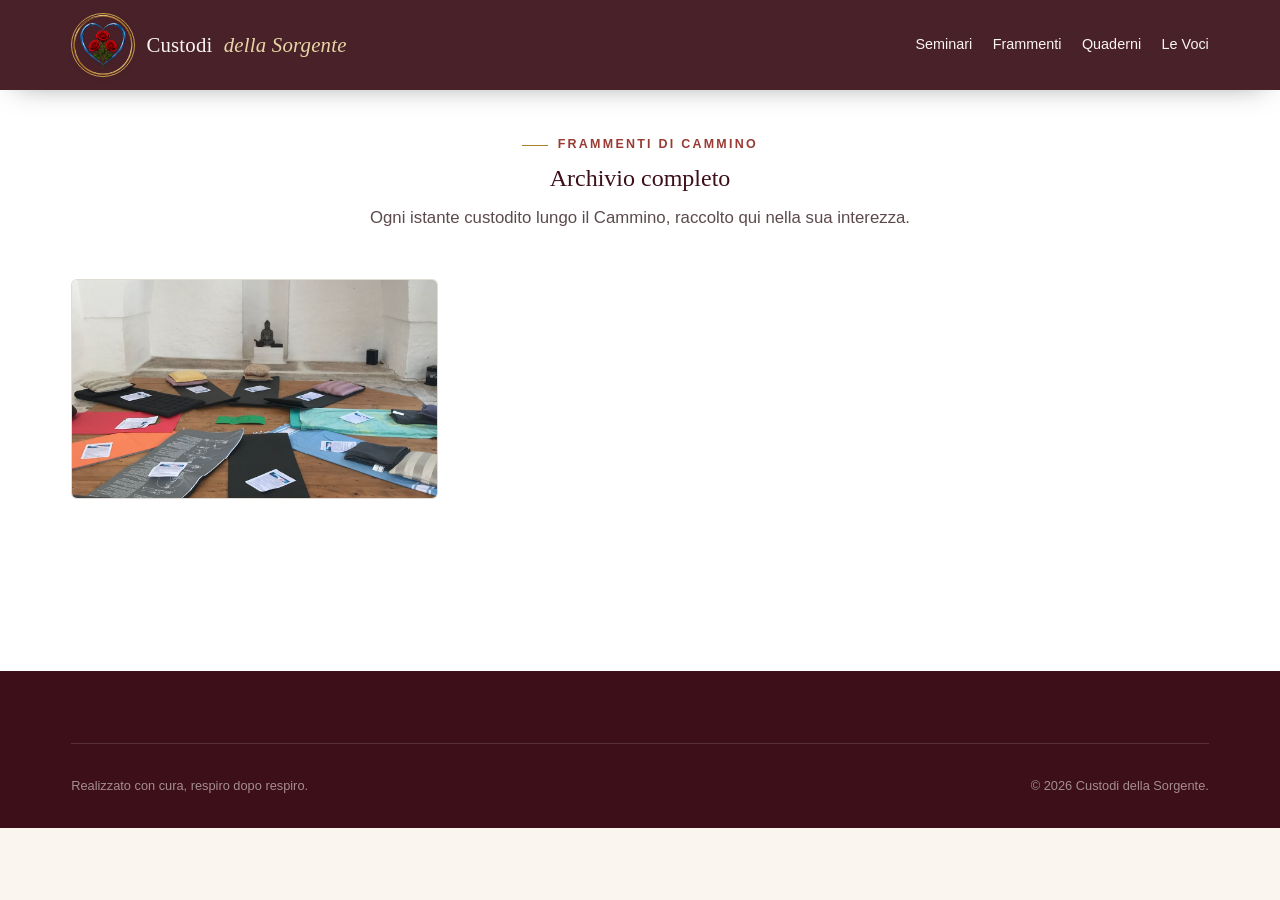
==== frammenti.html @ 17a93edf "Add files via upload" ====
<!DOCTYPE html>
<html lang="it">
<head>
  <meta charset="UTF-8">
  <meta name="viewport" content="width=device-width, initial-scale=1.0">
  <title>Frammenti di Cammino - Custodi della Sorgente</title>
  <meta name="description" content="L'archivio completo dei Frammenti di Cammino di Custodi della Sorgente.">
  <link rel="stylesheet" href="style.css">
  <style>
    .frammenti-archivio {
      background: var(--white);
      padding-top: 8rem;
    }
    .frammenti-archivio-intro {
      max-width: 640px;
      margin: 0 auto 3rem;
      text-align: center;
    }
    .frammenti-archivio-intro h1 {
      margin: .6rem 0 .8rem;
    }
    .frammenti-archivio-intro p {
      color: var(--ink-soft);
      font-size: 1.05rem;
    }
    .frammenti-archivio .frammenti-grid {
      grid-auto-rows: 220px;
    }
    .frammenti-archivio a.frammenti-item {
      display: block;
      color: inherit;
      text-decoration: none;
    }
    .frammenti-empty {
      text-align: center;
      color: var(--ink-soft);
      padding: 3rem 0;
    }
  </style>
</head>
<body>
  <header class="site-header scrolled">
    <div class="container nav">
      <a href="index.html#top" class="brand">
        <span class="brand-mark brand-mark-logo">
          <img src="images/logo-sorgente.png" alt="Logo Custodi della Sorgente" class="brand-logo-img">
        </span>
        Custodi <em>della Sorgente</em>
      </a>
      <nav class="nav-desktop" aria-label="Navigazione principale">
        <a href="index.html#eventi">Seminari</a>
        <a href="index.html#frammenti">Frammenti</a>
        <a href="index.html#quaderni">Quaderni</a>
        <a href="index.html#testimonianze">Le Voci</a>
      </nav>
    </div>
  </header>

  <main id="main">
    <section class="section frammenti-archivio">
      <div class="container">
        <div class="frammenti-archivio-intro">
          <span class="eyebrow">Frammenti di Cammino</span>
          <h1>Archivio completo</h1>
          <p>Ogni istante custodito lungo il Cammino, raccolto qui nella sua interezza.</p>
        </div>
        <div class="frammenti-grid" id="frammentiArchivioGrid" aria-live="polite">
          <div class="frammenti-empty">Caricamento dei Frammenti...</div>
        </div>
      </div>
    </section>
  </main>

  <footer>
    <div class="container">
      <div class="footer-bottom">
        <span>Realizzato con cura, respiro dopo respiro.</span>
        <span>© <span id="year"></span> Custodi della Sorgente.</span>
      </div>
    </div>
  </footer>

  <script src="content-engine.js"></script>
  <script>
    (function () {
      "use strict";

      var yearEl = document.getElementById("year");
      if (yearEl) yearEl.textContent = new Date().getFullYear();

      var escapeHtml = ContentEngine.escapeHtml;
      var resolveSlug = ContentEngine.resolveSlug;

      function renderArchivio(items) {
        var root = document.getElementById("frammentiArchivioGrid");
        if (!root) return;

        var visibili = items.filter(function (item) { return item && item.titolo; });

        if (!visibili.length) {
          root.innerHTML = '<div class="frammenti-empty">Nessun Frammento pubblicato al momento.</div>';
          return;
        }

        root.innerHTML = visibili.map(function (item, index) {
          var galleria = Array.isArray(item.galleria) ? item.galleria.filter(Boolean) : [];
          var image = galleria[0] || "";
          var slug = resolveSlug(item, {});
          var href = "frammento.html?slug=" + encodeURIComponent(slug);
          var content = image
            ? '<img src="' + escapeHtml(image) + '" alt="' + escapeHtml(item.titolo || "Frammento di Cammino") + '">'
            : '<div class="frammenti-placeholder">'
              + '<svg viewBox="0 0 24 24" fill="none" stroke="currentColor" stroke-width="1.2"><rect x="3" y="3" width="18" height="18" rx="2"/><circle cx="8.5" cy="8.5" r="1.5"/><path d="M21 15l-5-5L5 21"/></svg>'
              + '<span>' + escapeHtml(item.titolo || "Frammento") + '</span>'
              + '</div>';
          return '<a class="frammenti-item" href="' + escapeHtml(href) + '" data-index="' + index + '">' + content + '</a>';
        }).join("");
      }

      fetch("content/frammenti.json", { cache: "no-store" })
        .then(function (response) {
          if (!response.ok) throw new Error("Impossibile caricare i frammenti");
          return response.json();
        })
        .then(renderArchivio)
        .catch(function () {
          var root = document.getElementById("frammentiArchivioGrid");
          if (root) root.innerHTML = '<div class="frammenti-empty">Non è stato possibile caricare i Frammenti in questo momento.</div>';
        });
    })();
  </script>
</body>
</html>
---- style.css ----
/* ============================================================
   Custodi della Sorgente — style.css
   ============================================================ */

/* ---------- DESIGN TOKENS ---------- */
:root {
  --bordeaux-900: #3D0F18;
  --bordeaux-700: #641C29;
  --bordeaux-600: #7A2433;
  --brick:        #9A3B34;
  --gold:         #C9A24B;
  --gold-soft:    #E7D6A6;
  --gold-deep:    #A9822F;
  --cream:        #FAF6EF;
  --white:        #FFFFFF;
  --ink:          #2A1A1C;
  --ink-soft:     #5C4A4C;
  --line:         rgba(42, 26, 28, 0.12);
  --shadow:       0 18px 40px -22px rgba(61, 15, 24, 0.35);
  --ff-display:   'Fraunces', Georgia, serif;
  --ff-body:      'Outfit', sans-serif;
  --container:    1240px;
  --pad:          clamp(1.25rem, 4vw, 4.5rem);
}

/* ---------- RESET ---------- */
*, *::before, *::after { box-sizing: border-box; margin: 0; padding: 0; }
html  { scroll-behavior: smooth; }
@media (prefers-reduced-motion: reduce) {
  html { scroll-behavior: auto; }
  *, *::before, *::after {
    animation-duration: .001ms !important;
    animation-iteration-count: 1 !important;
    transition-duration: .001ms !important;
  }
}
body {
  font-family: var(--ff-body);
  color: var(--ink);
  background: var(--cream);
  line-height: 1.6;
  -webkit-font-smoothing: antialiased;
  overflow-x: hidden;
}
img  { max-width: 100%; display: block; }
a    { color: inherit; text-decoration: none; }
ul   { list-style: none; }
button { font-family: inherit; cursor: pointer; }
input, textarea, select { font-family: inherit; }

/* ---------- LAYOUT ---------- */
.container {
  max-width: var(--container);
  margin-inline: auto;
  padding-inline: var(--pad);
}
.section { padding-block: clamp(4.5rem, 9vw, 8rem); }

/* ---------- ACCESSIBILITY ---------- */
.skip-link {
  position: absolute; left: -999px; top: auto;
  background: var(--bordeaux-700); color: var(--white);
  padding: .8rem 1.4rem; z-index: 999; border-radius: 0 0 8px 0;
}
.skip-link:focus { left: 0; top: 0; }
:focus-visible { outline: 2.5px solid var(--gold); outline-offset: 3px; }

/* ---------- TYPOGRAPHY ---------- */
h1, h2, h3, h4 {
  font-family: var(--ff-display);
  font-weight: 500;
  line-height: 1.12;
  color: var(--bordeaux-900);
}

.eyebrow {
  font-family: var(--ff-body);
  font-weight: 600;
  letter-spacing: .18em;
  text-transform: uppercase;
  font-size: .78rem;
  color: var(--brick);
  display: inline-flex;
  align-items: center;
  gap: .6rem;
}
.eyebrow::before {
  content: "";
  width: 26px; height: 1.5px;
  background: var(--gold-deep);
  display: inline-block;
}
.eyebrow.on-dark { color: var(--gold-soft); }
.eyebrow.on-dark::before { background: var(--gold); }

.section-head { max-width: 640px; margin-bottom: clamp(2.5rem, 5vw, 4rem); }
.section-head h2 { font-size: clamp(2rem, 4.2vw, 3rem); margin-top: .6rem; }
.section-head p  { margin-top: 1.1rem; color: var(--ink-soft); font-size: 1.05rem; max-width: 54ch; }
.section-head.center { margin-inline: auto; text-align: center; }
.section-head.center p { margin-inline: auto; }

/* ---------- BUTTONS ---------- */
.btn {
  display: inline-flex;
  align-items: center;
  gap: .6rem;
  font-family: var(--ff-body);
  font-weight: 600;
  font-size: .92rem;
  letter-spacing: .02em;
  padding: .95rem 1.9rem;
  border-radius: 2px;
  border: 1.5px solid transparent;
  transition: transform .35s ease, box-shadow .35s ease,
              background .35s ease, color .35s ease, border-color .35s ease;
  white-space: nowrap;
}
.btn svg { width: 16px; height: 16px; flex-shrink: 0; transition: transform .35s ease; }
.btn:hover svg { transform: translateX(4px); }

.btn-gold { background: var(--gold); color: var(--bordeaux-900); border-color: var(--gold); }
.btn-gold:hover { background: var(--gold-soft); transform: translateY(-2px); box-shadow: var(--shadow); }

.btn-outline-light {
  border-color: rgba(250, 246, 239, .55);
  color: var(--cream);
  background: transparent;
}
.btn-outline-light:hover {
  background: rgba(250, 246, 239, .12);
  border-color: var(--cream);
  transform: translateY(-2px);
}

.btn-outline-dark {
  border-color: var(--bordeaux-700);
  color: var(--bordeaux-700);
  background: transparent;
}
.btn-outline-dark:hover {
  background: var(--bordeaux-700);
  color: var(--cream);
  transform: translateY(-2px);
}

.btn-block { width: 100%; justify-content: center; }

/* ---------- FLOW DIVIDER ---------- */
.flow-divider {
  width: 100%;
  display: flex;
  justify-content: center;
  padding-block: .5rem;
  overflow: hidden;
}
.flow-divider svg { width: min(420px, 80%); height: auto; overflow: visible; }

.flow-path {
  fill: none;
  stroke: var(--gold-deep);
  stroke-width: 1.4;
  stroke-linecap: round;
  stroke-dasharray: 600;
  stroke-dashoffset: 600;
  transition: stroke-dashoffset 1.6s cubic-bezier(.4, 0, .2, 1);
}
.flow-divider.in-view .flow-path { stroke-dashoffset: 0; }

.flow-node {
  fill: none;
  stroke: var(--gold);
  stroke-width: 1.3;
  opacity: 0;
  transform: scale(.4);
  transform-origin: center;
  transition: opacity .6s ease .9s, transform .6s ease .9s;
}
.flow-divider.in-view .flow-node { opacity: 1; transform: scale(1); }

/* ---------- HEADER ---------- */
.site-header {
  position: fixed;
  inset: 0 0 auto 0;
  z-index: 200;
  padding-block: 1.6rem;
  transition: background .4s ease, padding .4s ease, box-shadow .4s ease;
}
.site-header .container { display: flex; align-items: center; justify-content: space-between; }
.site-header.scrolled {
  background: rgba(58, 15, 23, .92);
  backdrop-filter: blur(8px);
  padding-block: .8rem;
  box-shadow: 0 8px 30px -16px rgba(0, 0, 0, .5);
}

.brand {
  display: flex;
  align-items: center;
  gap: .7rem;
  font-family: var(--ff-display);
  color: var(--cream);
  font-size: 1.3rem;
  letter-spacing: .01em;
  flex-shrink: 0;
}
.brand-mark {
  width: 38px; height: 38px;
  border-radius: 50%;
  border: 1.5px solid var(--gold);
  display: flex;
  align-items: center;
  justify-content: center;
  flex-shrink: 0;
}
.brand-mark svg { width: 22px; height: 22px; }
.brand em { font-style: italic; color: var(--gold-soft); font-weight: 400; }

.nav-desktop {
  display: flex;
  align-items: center;
  gap: clamp(1.2rem, 2vw, 2.4rem);
}
.nav-desktop a {
  color: var(--cream);
  font-size: .92rem;
  font-weight: 500;
  position: relative;
  padding-block: .3rem;
}
.nav-desktop a::after {
  content: "";
  position: absolute;
  left: 0; bottom: 0;
  width: 0; height: 1.5px;
  background: var(--gold);
  transition: width .35s ease;
}
.nav-desktop a:hover::after,
.nav-desktop a:focus-visible::after { width: 100%; }
.nav-desktop .btn { margin-left: .4rem; padding: .65rem 1.4rem; font-size: .85rem; }

.nav-toggle {
  display: none;
  width: 44px; height: 44px;
  border: 1px solid rgba(250, 246, 239, .4);
  border-radius: 50%;
  background: transparent;
  position: relative;
  flex-shrink: 0;
}
.nav-toggle span,
.nav-toggle span::before,
.nav-toggle span::after {
  content: "";
  position: absolute;
  left: 13px;
  width: 18px; height: 1.6px;
  background: var(--cream);
  transition: transform .35s ease, opacity .35s ease, top .35s ease;
}
.nav-toggle span        { top: 21px; }
.nav-toggle span::before { top: -6px; }
.nav-toggle span::after  { top: 6px; }
.nav-toggle.open span         { background: transparent; }
.nav-toggle.open span::before { top: 0; transform: rotate(45deg); }
.nav-toggle.open span::after  { top: 0; transform: rotate(-45deg); }

.nav-mobile {
  position: fixed;
  inset: 0;
  background: var(--bordeaux-900);
  z-index: 190;
  display: flex;
  flex-direction: column;
  align-items: center;
  justify-content: center;
  gap: 2rem;
  transform: translateY(-100%);
  transition: transform .5s cubic-bezier(.4, 0, .2, 1);
}
.nav-mobile.open { transform: translateY(0); }
.nav-mobile a { font-family: var(--ff-display); font-size: 1.7rem; color: var(--cream); }
.nav-mobile a:hover { color: var(--gold-soft); }

/* ---------- HERO ---------- */
.hero {
  position: relative;
  min-height: 100svh;
  display: flex;
  align-items: flex-end;
  color: var(--cream);
  overflow: hidden;
}
.hero-media {
  position: absolute;
  inset: 0;
  z-index: 0;
  background: linear-gradient(160deg, #4a1118, #1f0509);
}
.hero-media img {
  width: 100%; height: 100%;
  object-fit: cover;
  object-position: center top;
  opacity: .82;
}
.hero-media::after {
  content: "";
  position: absolute;
  inset: 0;
  background: linear-gradient(
    180deg,
    rgba(40, 9, 15, .45) 0%,
    rgba(40, 9, 15, .18) 38%,
    rgba(31, 5, 9, .90) 100%
  );
}
.hero-content {
  position: relative;
  z-index: 1;
  width: 100%;
  padding-bottom: clamp(3rem, 7vw, 5.5rem);
}
.hero-content .eyebrow { margin-bottom: 1.4rem; }
.hero-content h1 {
  font-size: clamp(2.4rem, 6.4vw, 4.9rem);
  color: var(--white);
  max-width: 22ch;
  opacity: 0;
  transform: translateY(28px);
  animation: riseIn 1s ease .25s forwards;
}
.hero-content h1 em { font-style: italic; color: var(--gold-soft); font-weight: 400; }
.hero-sub {
  margin-top: 1.4rem;
  font-size: clamp(1rem, 1.6vw, 1.2rem);
  max-width: 46ch;
  color: rgba(250, 246, 239, .86);
  opacity: 0;
  transform: translateY(24px);
  animation: riseIn 1s ease .5s forwards;
}
.hero-actions {
  margin-top: 2.4rem;
  display: flex;
  flex-wrap: wrap;
  gap: 1rem;
  opacity: 0;
  transform: translateY(20px);
  animation: riseIn 1s ease .75s forwards;
}
@keyframes riseIn { to { opacity: 1; transform: none; } }

.scroll-cue {
  position: absolute;
  right: var(--pad);
  bottom: 2.4rem;
  z-index: 1;
  display: flex;
  flex-direction: column;
  align-items: center;
  gap: .6rem;
  color: var(--gold-soft);
  font-size: .72rem;
  letter-spacing: .18em;
  text-transform: uppercase;
}
.scroll-cue .line {
  width: 1px; height: 46px;
  background: linear-gradient(var(--gold), transparent);
  position: relative;
  overflow: hidden;
}
.scroll-cue .line::after {
  content: "";
  position: absolute;
  top: -100%; left: 0;
  width: 100%; height: 100%;
  background: var(--gold-soft);
  animation: scrollLine 2.2s ease-in-out infinite;
}
@keyframes scrollLine { 50% { top: 100%; } 100% { top: 100%; } }

/* ---------- REVEAL ANIMATIONS ---------- */
.reveal {
  opacity: 0;
  transform: translateY(34px);
  transition: opacity .9s cubic-bezier(.2, .7, .2, 1),
              transform .9s cubic-bezier(.2, .7, .2, 1);
}
.reveal.is-visible { opacity: 1; transform: none; }

.reveal-stagger > * {
  opacity: 0;
  transform: translateY(28px);
  transition: opacity .8s ease, transform .8s ease;
}
.reveal-stagger.is-visible > * { opacity: 1; transform: none; }
.reveal-stagger.is-visible > *:nth-child(1) { transition-delay: .05s; }
.reveal-stagger.is-visible > *:nth-child(2) { transition-delay: .15s; }
.reveal-stagger.is-visible > *:nth-child(3) { transition-delay: .25s; }
.reveal-stagger.is-visible > *:nth-child(4) { transition-delay: .35s; }
.reveal-stagger.is-visible > *:nth-child(5) { transition-delay: .45s; }
.reveal-stagger.is-visible > *:nth-child(6) { transition-delay: .55s; }

/* ---------- CHI SIAMO ---------- */
.about-grid {
  display: grid;
  grid-template-columns: minmax(0, 1fr);
  gap: clamp(2rem, 4vw, 3rem);
  align-items: center;
  justify-items: center;
  text-align: center;
}
.about-media {
  position: relative;
  aspect-ratio: 4 / 5;
  width: min(100%, 520px);
  border-radius: 4px;
  overflow: hidden;
  box-shadow: var(--shadow);
  background: linear-gradient(150deg, #7a2433, #3d0f18);
}
.about-media img { width: 100%; height: 100%; object-fit: cover; }
.about-media-frame {
  position: absolute;
  inset: 18px;
  border: 1px solid rgba(250, 246, 239, .55);
  pointer-events: none;
  border-radius: 2px;
}
.about-text {
  max-width: 760px;
  margin-inline: auto;
}
.about-text p {
  color: var(--ink-soft);
  margin-top: 1.1rem;
  margin-inline: auto;
  max-width: 64ch;
}

/* --- about section: nuovi stili testo --- */
.about-title {
  font-family: 'Playfair Display', Georgia, serif;
  font-weight: 700;
  font-size: clamp(1.55rem, 3.2vw, 2.1rem);
  line-height: 1.28;
  color: var(--bordeaux-900);
  text-align: center;
  margin-bottom: .4rem;
}
.about-body {
  font-family: 'Inter', sans-serif;
  font-weight: 400;
  font-size: 1.02rem;
  line-height: 1.75;
  color: var(--ink-soft);
  margin-top: 1.2rem;
  margin-inline: auto;
  max-width: 54ch;
}

.stat-row {
  display: grid;
  grid-template-columns: repeat(3, 1fr);
  gap: 1.2rem;
  margin-top: 2.6rem;
  border-top: 1px solid var(--line);
  padding-top: 1.8rem;
}
.stat { display: flex; flex-direction: column; gap: .2rem; }
.stat .num   { font-family: var(--ff-display); font-size: clamp(1.6rem, 3vw, 2.3rem); color: var(--bordeaux-700); }
.stat .label { font-size: .78rem; color: var(--ink-soft); letter-spacing: .03em; }

/* ---------- LA NOSTRA VISIONE ---------- */
.vision-section {
  background: var(--cream);
  padding-block: clamp(5rem, 10vw, 9rem);
}

.vision-header {
  margin-bottom: clamp(3.5rem, 7vw, 6rem);
}
.vision-title {
  font-family: var(--ff-display);
  font-weight: 500;
  font-size: clamp(2rem, 4.2vw, 3rem);
  color: var(--bordeaux-900);
  margin-top: .6rem;
  line-height: 1.12;
}

/* Citazione */
.vision-quote {
  max-width: 680px;
  margin-inline: auto;
  text-align: center;
  padding-block: 0;
  border: none;
  margin-bottom: clamp(5rem, 10vw, 8rem);
}
.vision-quote p {
  font-family: 'Fraunces', Georgia, serif;
  font-style: italic;
  font-weight: 400;
  font-size: clamp(1.35rem, 2.8vw, 2rem);
  line-height: 1.65;
  color: var(--bordeaux-700);
  letter-spacing: .01em;
}

/* Testo introduttivo */
.vision-intro {
  max-width: 600px;
  margin-bottom: clamp(5rem, 10vw, 8rem);
}
.vision-intro p {
  font-family: 'Inter', sans-serif;
  font-weight: 400;
  font-size: 1.05rem;
  line-height: 1.82;
  color: var(--ink-soft);
  margin-top: 1.3rem;
}
.vision-intro p:first-child { margin-top: 0; }
.vision-intro em {
  font-style: italic;
  color: var(--bordeaux-700);
}

/* Pilastri */
.pillars {
  display: flex;
  flex-direction: column;
  gap: 0;
}

.pillar {
  display: grid;
  grid-template-columns: 220px 1px 1fr;
  gap: 0 clamp(2.5rem, 5vw, 5rem);
  align-items: start;
  padding-block: clamp(3rem, 6vw, 5rem);
  border-top: 1px solid var(--line);
  position: relative;
}
.pillar:last-child { border-bottom: 1px solid var(--line); }

.pillar-title {
  font-family: 'Playfair Display', Georgia, serif;
  font-weight: 700;
  font-size: clamp(1.15rem, 1.8vw, 1.4rem);
  color: var(--bordeaux-900);
  line-height: 1.25;
  padding-top: .1rem;
  text-align: right;
}

.pillar-line {
  display: block;
  width: 1px;
  height: 100%;
  background: var(--gold-deep);
  opacity: .55;
  align-self: stretch;
}

.pillar-text {
  font-family: 'Inter', sans-serif;
  font-weight: 400;
  font-size: 1rem;
  line-height: 1.85;
  color: var(--ink-soft);
  padding-top: .1rem;
}

/* Responsive pilastri */
@media (max-width: 760px) {
  .pillar {
    grid-template-columns: 1fr;
    gap: 1.1rem 0;
  }
  .pillar-title { text-align: left; }
  .pillar-line {
    width: 36px;
    height: 1.5px;
    background: var(--gold-deep);
    align-self: auto;
  }
}

/* ---------- FONDATORI ---------- */
.founders-section { background: var(--white); }

.section-heading { max-width: 640px; margin-bottom: clamp(2.8rem, 5vw, 4.5rem); }

.section-kicker {
  display: inline-flex;
  align-items: center;
  gap: .6rem;
  font-family: var(--ff-body);
  font-weight: 600;
  font-size: .78rem;
  letter-spacing: .18em;
  text-transform: uppercase;
  color: var(--brick);
}
.section-kicker::before {
  content: "";
  width: 26px; height: 1.5px;
  background: var(--gold-deep);
  display: inline-block;
}

.founders-title {
  font-family: 'Playfair Display', Georgia, serif;
  font-weight: 700;
  font-size: clamp(2rem, 4.2vw, 3rem);
  color: var(--bordeaux-900);
  margin-top: .6rem;
  line-height: 1.12;
}

.section-text {
  font-family: 'Inter', sans-serif;
  font-weight: 400;
  font-size: 1.05rem;
  line-height: 1.72;
  color: var(--ink-soft);
  margin-top: 1rem;
  max-width: 52ch;
}

.founders-grid {
  display: grid;
  grid-template-columns: repeat(3, 1fr);
  gap: clamp(1.4rem, 2.5vw, 2.2rem);
}

.founder-card {
  display: flex;
  flex-direction: column;
  background: var(--cream);
  border: 1px solid var(--line);
  border-radius: 4px;
  overflow: hidden;
  transition: transform .45s ease, box-shadow .45s ease, border-color .45s ease;
}
.founder-card:hover {
  transform: translateY(-8px);
  box-shadow: var(--shadow);
  border-color: rgba(201, 162, 75, .5);
}

.founder-img-wrap {
  position: relative;
  display: block;
  aspect-ratio: 5 / 6;
  overflow: hidden;
  background: var(--bordeaux-900);
}
.founder-img-wrap img {
  width: 100%;
  height: 100%;
  object-fit: cover;
  object-position: center top;
  transition: transform .55s ease, opacity .55s ease;
}
/* Melissa: volto nella metà sinistra della foto, centrato orizzontalmente */
.founder-card:nth-child(2) .founder-img-wrap img {
  object-position: 38% top;
}
.founder-card:hover .founder-img-wrap img {
  transform: scale(1.04);
  opacity: .88;
}

.founder-overlay {
  position: absolute;
  inset: 0;
  background: linear-gradient(180deg, transparent 55%, rgba(61, 15, 24, .65) 100%);
  display: flex;
  align-items: flex-end;
  justify-content: flex-end;
  padding: 1rem;
  opacity: 0;
  transition: opacity .4s ease;
}
.founder-overlay svg {
  width: 36px; height: 36px;
  stroke: var(--gold-soft);
  background: rgba(61, 15, 24, .6);
  border-radius: 50%;
  padding: 8px;
  backdrop-filter: blur(4px);
}
.founder-card:hover .founder-overlay { opacity: 1; }

.founder-info {
  padding: 1.5rem 1.6rem 1.8rem;
  display: flex;
  flex-direction: column;
  gap: 1rem;
  flex-grow: 1;
}
.founder-info h3 {
  font-family: 'Playfair Display', Georgia, serif;
  font-weight: 700;
  font-size: 1.3rem;
  color: var(--bordeaux-900);
  line-height: 1.2;
}
.founder-info h3 a { transition: color .3s ease; }
.founder-info h3 a:hover { color: var(--brick); }

.founder-role {
  font-family: 'Inter', sans-serif;
  font-weight: 400;
  font-size: .82rem;
  letter-spacing: .1em;
  text-transform: uppercase;
  color: var(--gold-deep);
  margin-top: .25rem;
}

.btn-founder {
  display: inline-flex;
  align-items: center;
  gap: .5rem;
  font-family: var(--ff-body);
  font-weight: 600;
  font-size: .85rem;
  letter-spacing: .03em;
  color: var(--bordeaux-700);
  border-bottom: 1.5px solid var(--gold-deep);
  padding-bottom: .2rem;
  width: fit-content;
  transition: color .3s ease, border-color .3s ease, gap .3s ease;
}
.btn-founder svg {
  width: 14px; height: 14px;
  stroke: currentColor;
  transition: transform .3s ease;
  flex-shrink: 0;
}
.btn-founder:hover {
  color: var(--brick);
  border-color: var(--brick);
  gap: .8rem;
}
.btn-founder:hover svg { transform: translateX(4px); }

/* responsive */
@media (max-width: 980px) {
  .founders-grid { grid-template-columns: repeat(3, 1fr); gap: 1.2rem; }
}
@media (max-width: 680px) {
  .founders-grid { grid-template-columns: 1fr; max-width: 380px; margin-inline: auto; }
}

/* ---------- PERCORSI (SERVICES) ---------- */
.services-grid { display: grid; grid-template-columns: repeat(3, 1fr); gap: 1.6rem; }

.service-card {
  background: var(--white);
  border: 1px solid var(--line);
  border-radius: 4px;
  padding: 2.3rem 1.9rem;
  transition: transform .45s ease, box-shadow .45s ease, border-color .45s ease;
}
.service-card:hover {
  transform: translateY(-8px);
  box-shadow: var(--shadow);
  border-color: rgba(201, 162, 75, .5);
}
.seal {
  width: 58px; height: 58px;
  border-radius: 50%;
  background: var(--bordeaux-700);
  display: flex;
  align-items: center;
  justify-content: center;
  margin-bottom: 1.4rem;
  box-shadow: inset 0 0 0 1px rgba(201, 162, 75, .6);
}
.seal svg { width: 26px; height: 26px; stroke: var(--gold-soft); fill: none; stroke-width: 1.5; }
.service-card h3 { font-size: 1.25rem; }
.service-card p  { color: var(--ink-soft); margin-top: .7rem; font-size: .95rem; }

/* ---------- EVENTI / SEMINARI ---------- */
.events-list { display: flex; flex-direction: column; border-top: 1px solid var(--line); }

.event-row {
  display: grid;
  grid-template-columns: 110px 1fr auto;
  gap: 1.8rem;
  align-items: center;
  padding-block: 1.9rem;
  border-bottom: 1px solid var(--line);
  transition: background .35s ease, padding-inline .35s ease;
}
.event-row:hover { background: rgba(201, 162, 75, .07); padding-inline: 1rem; }

.event-date {
  display: flex;
  flex-direction: column;
  align-items: center;
  justify-content: center;
  background: var(--bordeaux-700);
  color: var(--cream);
  border-radius: 3px;
  padding: .7rem 0;
  text-align: center;
}
.event-date .day   { font-family: var(--ff-display); font-size: 1.7rem; line-height: 1; }
.event-date .month { font-size: .68rem; letter-spacing: .16em; text-transform: uppercase; color: var(--gold-soft); margin-top: .3rem; }

.event-info h3 { font-size: 1.2rem; }
.event-info p  { color: var(--ink-soft); font-size: .92rem; margin-top: .35rem; }

.status-badge {
  display: inline-block;
  font-family: var(--ff-body);
  font-size: .74rem;
  font-weight: 600;
  line-height: 1;
  letter-spacing: .07em;
  text-transform: uppercase;
  padding: .4rem 1rem;
  border-radius: 999px;
  border: 1.5px solid var(--gold);
  color: var(--gold-deep);
  background: rgba(201, 162, 75, .12);
  box-shadow: 0 1px 3px rgba(42, 26, 28, .08);
  margin-bottom: .85rem;
}
.status-badge.is-prossimamente {
  border-color: rgba(110, 134, 163, .55);
  color: #3E5266;
  background: rgba(110, 134, 163, .14);
}
.status-badge.is-concluso {
  border-color: rgba(92, 74, 76, .3);
  color: var(--ink-soft);
  background: rgba(92, 74, 76, .08);
}
.event-row .btn { padding: .75rem 1.4rem; font-size: .82rem; }
.event-row .btn.is-disabled {
  opacity: .5;
  cursor: not-allowed;
  pointer-events: none;
}

/* ---------- TESTIMONIANZE ---------- */
.testimonials {
  background: var(--bordeaux-900);
  color: var(--cream);
  position: relative;
  overflow: hidden;
}
.testimonials::before {
  content: "";
  position: absolute;
  inset: 0;
  background:
    radial-gradient(circle at 15% 20%, rgba(201, 162, 75, .10), transparent 45%),
    radial-gradient(circle at 85% 80%, rgba(201, 162, 75, .08), transparent 45%);
}
.testimonials .container { position: relative; }

.t-slider {
  max-width: 760px;
  margin-inline: auto;
  text-align: center;
  position: relative;
  min-height: 260px;
}
.t-slide {
  position: absolute;
  inset: 0;
  opacity: 0;
  visibility: hidden;
  transform: translateY(14px);
  transition: opacity .6s ease, transform .6s ease, visibility .6s;
}
.t-slide.active { opacity: 1; visibility: visible; transform: none; position: relative; }

.t-stars         { display: flex; justify-content: center; gap: .3rem; margin-bottom: 1.6rem; }
.t-stars svg     { width: 17px; height: 17px; fill: var(--gold); }
.t-quote         { font-family: var(--ff-display); font-style: italic; font-size: clamp(1.2rem, 2.4vw, 1.65rem); line-height: 1.55; color: var(--cream); }
.t-name          { margin-top: 1.8rem; font-weight: 600; letter-spacing: .03em; }
.t-role          { font-size: .85rem; color: var(--gold-soft); margin-top: .2rem; }

.t-controls { display: flex; justify-content: center; align-items: center; gap: 1.6rem; margin-top: 2.8rem; }
.t-arrow {
  width: 42px; height: 42px;
  border-radius: 50%;
  border: 1px solid rgba(250, 246, 239, .4);
  background: transparent;
  display: flex;
  align-items: center;
  justify-content: center;
  transition: background .3s ease, border-color .3s ease;
}
.t-arrow:hover { background: rgba(250, 246, 239, .12); border-color: var(--gold); }
.t-arrow svg   { width: 16px; height: 16px; stroke: var(--cream); fill: none; stroke-width: 1.8; }

.t-dots { display: flex; gap: .55rem; }
.t-dot  {
  width: 8px; height: 8px;
  border-radius: 50%;
  background: rgba(250, 246, 239, .3);
  border: none;
  transition: background .3s ease, transform .3s ease;
}
.t-dot.active { background: var(--gold); transform: scale(1.25); }

/* ---------- CTA BAND ---------- */
.cta-band {
  background: linear-gradient(135deg, var(--bordeaux-700), var(--bordeaux-900));
  color: var(--cream);
  text-align: center;
  padding-block: clamp(3.5rem, 7vw, 5.5rem);
  position: relative;
  overflow: hidden;
}
.cta-band h2   { color: var(--white); font-size: clamp(1.8rem, 4vw, 2.7rem); max-width: 20ch; margin-inline: auto; }
.cta-band p    { margin-top: 1rem; color: rgba(250, 246, 239, .8); }
.cta-band .btn { margin-top: 2rem; }

/* ---------- CONTATTI ---------- */
.contact-grid {
  display: grid;
  grid-template-columns: 1fr 1fr;
  gap: clamp(2.5rem, 5vw, 4.5rem);
  align-items: start;
}
.contact-info-list { display: flex; flex-direction: column; gap: 1.5rem; margin-top: 2.2rem; }

.info-item { display: flex; gap: 1rem; align-items: flex-start; }
.info-item .ic {
  width: 42px; height: 42px;
  border-radius: 50%;
  border: 1px solid var(--gold-deep);
  flex-shrink: 0;
  display: flex;
  align-items: center;
  justify-content: center;
}
.info-item .ic svg { width: 18px; height: 18px; stroke: var(--bordeaux-700); fill: none; stroke-width: 1.6; }
.info-item h4 { font-family: var(--ff-body); font-weight: 600; font-size: .95rem; color: var(--bordeaux-900); }
.info-item p  { font-size: .92rem; color: var(--ink-soft); margin-top: .15rem; }

.map-box {
  margin-top: 2.2rem;
  border-radius: 4px;
  overflow: hidden;
  border: 1px solid var(--line);
  aspect-ratio: 16 / 10;
  position: relative;
  background:
    linear-gradient(rgba(122, 36, 51, .08), rgba(122, 36, 51, .08)),
    repeating-linear-gradient(0deg,   var(--gold-soft) 0 1px, transparent 1px 34px),
    repeating-linear-gradient(90deg,  var(--gold-soft) 0 1px, transparent 1px 34px),
    var(--cream);
}
.map-box .pin {
  position: absolute;
  top: 50%; left: 50%;
  transform: translate(-50%, -100%);
  display: flex;
  flex-direction: column;
  align-items: center;
}
.map-box .pin svg  { width: 34px; height: 34px; fill: var(--bordeaux-700); filter: drop-shadow(0 6px 8px rgba(61, 15, 24, .35)); }
.map-box .pin span {
  margin-top: .3rem;
  background: var(--bordeaux-900);
  color: var(--cream);
  font-size: .72rem;
  padding: .3rem .7rem;
  border-radius: 2px;
  white-space: nowrap;
}

.social-row { display: flex; gap: .8rem; margin-top: 2rem; }
.social-row a {
  width: 40px; height: 40px;
  border-radius: 50%;
  border: 1px solid var(--line);
  display: flex;
  align-items: center;
  justify-content: center;
  transition: background .3s ease, border-color .3s ease, transform .3s ease;
}
.social-row a svg    { width: 17px; height: 17px; stroke: var(--bordeaux-700); fill: none; stroke-width: 1.6; }
.social-row a:hover  { background: var(--bordeaux-700); border-color: var(--bordeaux-700); transform: translateY(-3px); }
.social-row a:hover svg { stroke: var(--gold-soft); }

/* ---------- FORM ---------- */
.form-card {
  background: var(--white);
  border: 1px solid var(--line);
  border-radius: 4px;
  padding: clamp(1.8rem, 4vw, 2.8rem);
  box-shadow: var(--shadow);
}
.field { margin-bottom: 1.3rem; }
.field label {
  display: block;
  font-size: .82rem;
  font-weight: 600;
  color: var(--bordeaux-900);
  margin-bottom: .5rem;
  letter-spacing: .02em;
}
.field input,
.field select,
.field textarea {
  width: 100%;
  border: 1px solid var(--line);
  border-radius: 2px;
  padding: .85rem 1rem;
  font-size: .95rem;
  background: var(--cream);
  color: var(--ink);
  transition: border-color .3s ease, box-shadow .3s ease;
}
.field input:focus,
.field select:focus,
.field textarea:focus {
  outline: none;
  border-color: var(--gold-deep);
  box-shadow: 0 0 0 3px rgba(201, 162, 75, .18);
}
.field textarea { resize: vertical; min-height: 110px; }
.field-row { display: grid; grid-template-columns: 1fr 1fr; gap: 1rem; }
.form-note { font-size: .8rem; color: var(--ink-soft); margin-top: 1rem; text-align: center; }

.form-success {
  display: none;
  align-items: center;
  gap: .7rem;
  background: rgba(122, 36, 51, .08);
  color: var(--bordeaux-700);
  border: 1px solid rgba(122, 36, 51, .25);
  padding: .9rem 1.1rem;
  border-radius: 2px;
  font-size: .88rem;
  margin-bottom: 1.3rem;
}
.form-success.show { display: flex; }
.form-success svg  { width: 18px; height: 18px; flex-shrink: 0; stroke: var(--bordeaux-700); fill: none; stroke-width: 1.8; }

/* ---------- FOOTER ---------- */
footer {
  background: var(--bordeaux-900);
  color: rgba(250, 246, 239, .78);
  padding-block: clamp(3rem, 6vw, 4.5rem) 2rem;
}
.footer-grid {
  display: grid;
  grid-template-columns: 1.4fr 1fr 1fr;
  gap: 2.5rem;
  padding-bottom: 2.5rem;
}
.footer-brand .brand { margin-bottom: 1rem; }
.footer-brand p { max-width: 38ch; font-size: .92rem; color: rgba(250, 246, 239, .65); }

.footer-col h4 {
  font-family: var(--ff-body);
  font-weight: 600;
  color: var(--gold-soft);
  font-size: .85rem;
  letter-spacing: .06em;
  text-transform: uppercase;
  margin-bottom: 1rem;
}
.footer-col ul { display: flex; flex-direction: column; gap: .7rem; }
.footer-col a  { font-size: .92rem; transition: color .3s ease; }
.footer-col a:hover { color: var(--gold-soft); }

.footer-bottom {
  display: flex;
  justify-content: space-between;
  align-items: center;
  flex-wrap: wrap;
  gap: 1rem;
  padding-top: 2rem;
  border-top: 1px solid rgba(250, 246, 239, .14);
  font-size: .8rem;
  color: rgba(250, 246, 239, .55);
}

/* ---------- RESPONSIVE ---------- */
@media (max-width: 980px) {
  .nav-desktop { display: none; }
  .nav-toggle  { display: block; }
  .about-grid  { grid-template-columns: 1fr; }
  .about-media { max-width: 420px; margin-inline: auto; }
  .services-grid { grid-template-columns: repeat(2, 1fr); }
  .contact-grid  { grid-template-columns: 1fr; }
  .footer-grid   { grid-template-columns: 1fr 1fr; }
  .footer-brand  { grid-column: 1 / -1; }
}
@media (max-width: 680px) {
  .event-row { grid-template-columns: 72px 1fr; row-gap: 1rem; }
  .event-row .btn { grid-column: 1 / -1; }
  .event-date     { padding: .5rem 0; }
  .event-date .day { font-size: 1.3rem; }
  .scroll-cue { display: none; }
}
@media (max-width: 640px) {
  .services-grid { grid-template-columns: 1fr; }
  .stat-row      { grid-template-columns: 1fr; gap: 1rem; }
  .field-row     { grid-template-columns: 1fr; }
  .footer-grid   { grid-template-columns: 1fr; gap: 2rem; }
  .event-row     { padding-inline: 0; }
}

/* ============================================================
   PAGINE PROFILO FONDATORI (paolo.html, maria-gorette.html…)
   ============================================================ */

/* --- Sezione ritratto intima --- */
.profile-portrait-section {
  background: var(--cream);
  padding-top: clamp(7rem, 12vw, 9rem);   /* spazio sotto l'header fisso */
  padding-bottom: clamp(3rem, 6vw, 4.5rem);
}
.profile-portrait-wrap {
  display: flex;
  flex-direction: column;
  align-items: center;
  text-align: center;
}
.profile-portrait-wrap .eyebrow {
  margin-bottom: 2rem;
}

/* Fotografia: intera, non ritagliata, ~400px */
.profile-portrait-img-box {
  width: min(400px, 88vw);
  border-radius: 10px;
  overflow: hidden;
  box-shadow:
    0 8px 30px -10px rgba(61, 15, 24, .28),
    0 2px 8px  -2px  rgba(61, 15, 24, .12);
  margin-bottom: 2.2rem;
}
.profile-portrait-img {
  width: 100%;
  height: auto;
  display: block;
}

/* Nome e ruolo */
.profile-name {
  font-family: 'Playfair Display', Georgia, serif;
  font-weight: 700;
  font-size: clamp(2rem, 5vw, 2.8rem);
  color: var(--bordeaux-900);
  line-height: 1.1;
  margin-bottom: .5rem;
}
.profile-subtitle {
  font-family: 'Inter', sans-serif;
  font-weight: 400;
  font-size: clamp(.9rem, 1.5vw, 1.05rem);
  color: var(--gold-deep);
  letter-spacing: .04em;
  margin-bottom: 0;
}

/* Citazione — all'interno del ritratto, centrata */
.profile-quote {
  max-width: 580px;
  margin-inline: auto;
  margin-top: clamp(2.8rem, 5vw, 4rem);
  text-align: center;
  border: none;
  padding: 0;
}
.profile-quote p {
  font-family: 'Fraunces', Georgia, serif;
  font-style: italic;
  font-weight: 400;
  font-size: clamp(1.2rem, 2.4vw, 1.7rem);
  line-height: 1.7;
  color: var(--bordeaux-700);
  letter-spacing: .01em;
}

/* --- Biografia --- */
.profile-bio-section {
  background: var(--white);
}
.profile-bio {
  max-width: 680px;
}
.profile-bio p {
  font-family: 'Inter', sans-serif;
  font-weight: 400;
  font-size: 1.06rem;
  line-height: 1.9;
  color: var(--ink-soft);
  margin-top: 1.7rem;
}
.profile-bio p:first-child { margin-top: 0; }
.profile-bio em {
  font-style: italic;
  color: var(--bordeaux-700);
}
.profile-bio-emphasis {
  font-family: 'Playfair Display', Georgia, serif !important;
  font-style: italic !important;
  font-size: 1.25rem !important;
  color: var(--bordeaux-700) !important;
  line-height: 1.5 !important;
  margin-top: 2.5rem !important;
  margin-bottom: .4rem;
}

/* --- Lettura "da libro": testo più largo, margini ampi, ritmo lento ---
     usata solo dove richiesto (es. pagina Maria Gorette), senza alterare
     lo stile base .profile-bio già in uso altrove --- */
.profile-bio-narrow {
  max-width: 760px;
  margin-inline: auto;
}
.profile-bio-narrow p {
  font-size: 1.08rem;
  line-height: 2;
  margin-top: 2.1rem;
}
.profile-bio-narrow p:first-child { margin-top: 0; }

/* --- Citazione iniziale dorata (sotto il titolo, prima della biografia) --- */
.profile-opening-quote-section {
  background: var(--cream);
  padding-block: clamp(1rem, 3vw, 2rem) clamp(4.5rem, 9vw, 7rem);
}
.profile-opening-quote {
  max-width: 700px;
  margin-inline: auto;
  text-align: center;
  border: none;
  padding: 0;
}
.profile-opening-quote p {
  font-family: 'Fraunces', Georgia, serif;
  font-style: italic;
  font-weight: 400;
  font-size: clamp(1.3rem, 2.6vw, 1.85rem);
  line-height: 1.7;
  color: var(--gold-deep);
  letter-spacing: .01em;
}

/* --- Citazione finale dorata (a chiusura pagina) --- */
.profile-closing-quote-section {
  background: var(--white);
  padding-block: clamp(5rem, 10vw, 8rem);
}
.profile-closing-quote {
  max-width: 660px;
  margin-inline: auto;
  text-align: center;
  border: none;
  padding: 0;
}
.profile-closing-quote p {
  font-family: 'Fraunces', Georgia, serif;
  font-style: italic;
  font-weight: 400;
  font-size: clamp(1.25rem, 2.5vw, 1.75rem);
  line-height: 1.75;
  color: var(--gold-deep);
  letter-spacing: .01em;
}

/* --- Sezione "Continua il viaggio" --- */
.profile-others { background: var(--cream); }
.section-heading.center { margin-inline: auto; text-align: center; }
.profile-others-grid {
  display: grid;
  grid-template-columns: repeat(2, 1fr);
  gap: clamp(1.4rem, 3vw, 2.5rem);
  max-width: 760px;
  margin-inline: auto;
  margin-top: clamp(2.5rem, 5vw, 4rem);
}
.profile-back {
  display: flex;
  justify-content: center;
  margin-top: clamp(3rem, 6vw, 4.5rem);
}

/* --- Responsive profilo --- */
@media (max-width: 640px) {
  .profile-others-grid { grid-template-columns: 1fr; max-width: 380px; }
  .profile-portrait-img-box { width: min(320px, 88vw); }
}
@media (max-width: 760px) {
  .profile-bio-narrow { max-width: 100%; }
}

/* ============================================================
   MODALE CONTATTI
   ============================================================ */
.contact-modal {
  position: fixed;
  inset: 0;
  z-index: 500;
  display: flex;
  align-items: center;
  justify-content: center;
  padding: 1.2rem;
}
.contact-modal[hidden] { display: none; }

.contact-modal-backdrop {
  position: absolute;
  inset: 0;
  background: rgba(40, 9, 15, .72);
  backdrop-filter: blur(4px);
  animation: fadeIn .35s ease;
}

.contact-modal-panel {
  position: relative;
  z-index: 1;
  background: var(--cream);
  border-radius: 6px;
  width: min(620px, 100%);
  max-height: 90svh;
  overflow-y: auto;
  padding: clamp(1.8rem, 5vw, 3rem);
  box-shadow: 0 32px 80px -16px rgba(40, 9, 15, .55);
  animation: modalIn .4s cubic-bezier(.2, .7, .2, 1);
}

@keyframes fadeIn { from { opacity: 0; } to { opacity: 1; } }
@keyframes modalIn {
  from { opacity: 0; transform: translateY(28px) scale(.97); }
  to   { opacity: 1; transform: none; }
}

.contact-modal-close {
  position: absolute;
  top: 1.1rem;
  right: 1.1rem;
  width: 38px;
  height: 38px;
  border-radius: 50%;
  border: 1px solid var(--line);
  background: transparent;
  display: flex;
  align-items: center;
  justify-content: center;
  cursor: pointer;
  transition: background .3s ease, border-color .3s ease;
}
.contact-modal-close svg { width: 16px; height: 16px; stroke: var(--ink-soft); }
.contact-modal-close:hover { background: var(--bordeaux-700); border-color: var(--bordeaux-700); }
.contact-modal-close:hover svg { stroke: var(--cream); }

.contact-modal-header { margin-bottom: 1.8rem; }
.contact-modal-title {
  font-size: clamp(1.5rem, 3vw, 2rem);
  margin-top: .5rem;
}
.contact-modal-sub { color: var(--ink-soft); margin-top: .4rem; font-size: .95rem; }

/* form inside modal: no extra card shadow (panel already has it) */
.contact-modal-form {
  box-shadow: none !important;
  border: none !important;
  padding: 0 !important;
  background: transparent !important;
}

/* lock body scroll when modal open — position:fixed preserves scroll on all browsers */
body.modal-open {
  overflow: hidden;
  position: fixed;
  width: 100%;
  /* top viene impostato via JS con il valore negativo dello scrollY */
}

/* nav button che apre la modale: stesso aspetto dei link nav */
.nav-link-btn {
  background: none;
  border: none;
  padding: 0;
  font-family: var(--ff-body);
  font-size: .92rem;
  font-weight: 500;
  color: var(--cream);
  cursor: pointer;
  position: relative;
  padding-block: .3rem;
}
.nav-link-btn::after {
  content: "";
  position: absolute;
  left: 0; bottom: 0;
  width: 0; height: 1.5px;
  background: var(--gold);
  transition: width .35s ease;
}
.nav-link-btn:hover::after,
.nav-link-btn:focus-visible::after { width: 100%; }

/* ============================================================
   FRAMMENTI DI CAMMINO — galleria + lightbox
   ============================================================ */

/* --- Griglia masonry-style --- */
.frammenti-grid {
  display: grid;
  grid-template-columns: repeat(3, 1fr);
  grid-auto-rows: 220px;
  gap: 1.2rem;
  margin-bottom: clamp(2.5rem, 5vw, 3.5rem);
}

.frammenti-item {
  border-radius: 6px;
  overflow: hidden;
  cursor: pointer;
  position: relative;
  border: 1px solid var(--line);
  background: var(--cream);
  transition: transform .45s ease, box-shadow .45s ease;
}
.frammenti-item:hover {
  transform: translateY(-6px) scale(1.01);
  box-shadow: 0 20px 44px -18px rgba(61, 15, 24, .28);
}

/* size variants for visual rhythm */
.frammenti-tall  { grid-row: span 2; }
.frammenti-wide  { grid-column: span 2; }

/* placeholder content */
.frammenti-placeholder {
  width: 100%;
  height: 100%;
  display: flex;
  flex-direction: column;
  align-items: center;
  justify-content: center;
  gap: .8rem;
  background: linear-gradient(135deg, rgba(201,162,75,.07), rgba(100,28,41,.06));
  color: var(--ink-soft);
}
.frammenti-placeholder svg {
  width: 36px;
  height: 36px;
  stroke: var(--gold-deep);
  opacity: .55;
}
.frammenti-placeholder span {
  font-family: var(--ff-body);
  font-size: .78rem;
  letter-spacing: .12em;
  text-transform: uppercase;
  color: var(--ink-soft);
  opacity: .6;
}

/* when real images are added: img inside .frammenti-item */
.frammenti-item img {
  width: 100%;
  height: 100%;
  object-fit: cover;
  display: block;
  transition: transform .55s ease;
}
.frammenti-item:hover img { transform: scale(1.05); }

/* CTA button */
.frammenti-cta {
  display: flex;
  justify-content: center;
  margin-top: clamp(2rem, 4vw, 3rem);
}

/* --- Lightbox --- */
.frammenti-lightbox {
  position: fixed;
  inset: 0;
  z-index: 600;
  display: flex;
  align-items: center;
  justify-content: center;
  padding: 1.2rem;
}
.frammenti-lightbox[hidden] { display: none; }

.frammenti-lightbox-backdrop {
  position: absolute;
  inset: 0;
  background: rgba(31, 5, 9, .88);
  backdrop-filter: blur(6px);
  animation: fadeIn .3s ease;
}

.frammenti-lightbox-panel {
  position: relative;
  z-index: 1;
  width: min(860px, 100%);
  max-height: 90svh;
  display: flex;
  align-items: center;
  justify-content: center;
  animation: modalIn .4s cubic-bezier(.2,.7,.2,1);
}

.frammenti-lightbox-content {
  width: 100%;
  max-height: 82svh;
  border-radius: 6px;
  overflow: hidden;
  background: var(--bordeaux-900);
  border: 1px solid rgba(201,162,75,.25);
}
.frammenti-lightbox-content img {
  width: 100%;
  height: 100%;
  object-fit: contain;
  display: block;
  max-height: 82svh;
}
.frammenti-placeholder-lb {
  min-height: 420px;
}
.frammenti-placeholder-lb svg { width: 52px; height: 52px; }

.frammenti-lightbox-close {
  position: absolute;
  top: -48px;
  right: 0;
  width: 38px;
  height: 38px;
  border-radius: 50%;
  border: 1px solid rgba(250,246,239,.4);
  background: transparent;
  display: flex;
  align-items: center;
  justify-content: center;
  cursor: pointer;
  transition: background .3s ease, border-color .3s ease;
}
.frammenti-lightbox-close svg { width: 16px; height: 16px; stroke: var(--cream); }
.frammenti-lightbox-close:hover { background: rgba(250,246,239,.15); border-color: var(--cream); }

.frammenti-lightbox-nav {
  position: absolute;
  top: 50%;
  transform: translateY(-50%);
  width: 44px;
  height: 44px;
  border-radius: 50%;
  border: 1px solid rgba(250,246,239,.4);
  background: rgba(31,5,9,.55);
  display: flex;
  align-items: center;
  justify-content: center;
  cursor: pointer;
  transition: background .3s ease, border-color .3s ease;
  backdrop-filter: blur(4px);
}
.frammenti-lightbox-nav svg { width: 18px; height: 18px; stroke: var(--cream); }
.frammenti-lightbox-nav:hover { background: rgba(201,162,75,.25); border-color: var(--gold); }
.frammenti-lightbox-prev { left: -60px; }
.frammenti-lightbox-next { right: -60px; }

/* responsive */
@media (max-width: 900px) {
  .frammenti-lightbox-prev { left: -48px; }
  .frammenti-lightbox-next { right: -48px; }
}
@media (max-width: 760px) {
  .frammenti-grid {
    grid-template-columns: repeat(2, 1fr);
    grid-auto-rows: 180px;
  }
  .frammenti-wide { grid-column: span 2; }
  .frammenti-lightbox-prev { left: 4px; }
  .frammenti-lightbox-next { right: 4px; }
}
@media (max-width: 480px) {
  .frammenti-grid {
    grid-template-columns: 1fr;
    grid-auto-rows: 200px;
  }
  .frammenti-tall,
  .frammenti-wide { grid-column: span 1; grid-row: span 1; }
}

/* ============================================================
   QUADERNI DELLA SORGENTE
   CMS-ready: griglia a 3 colonne alimentata da Decap CMS/Markdown
   ============================================================ */

.quaderni-grid {
  display: grid;
  grid-template-columns: repeat(3, 1fr);
  gap: clamp(1.4rem, 2.5vw, 2.2rem);
  margin-bottom: clamp(2.5rem, 5vw, 3.5rem);
}

/* --- card --- */
.quaderno-card {
  background: var(--white);
  border: 1px solid var(--line);
  border-radius: 6px;
  overflow: hidden;
  display: flex;
  flex-direction: column;
  transition: transform .45s ease, box-shadow .45s ease, border-color .45s ease;
}
.quaderno-card:hover {
  transform: translateY(-7px);
  box-shadow: 0 22px 48px -20px rgba(61, 15, 24, .26);
  border-color: rgba(201, 162, 75, .45);
}

/* --- copertina --- */
.quaderno-cover {
  aspect-ratio: 16 / 9;
  background: linear-gradient(135deg, rgba(100, 28, 41, .08), rgba(201, 162, 75, .10));
  overflow: hidden;
  flex-shrink: 0;
}
.quaderno-cover img {
  width: 100%;
  height: 100%;
  object-fit: cover;
  display: block;
  transition: transform .55s ease;
}
.quaderno-card:hover .quaderno-cover img { transform: scale(1.04); }

.quaderno-cover-placeholder {
  width: 100%;
  height: 100%;
  display: flex;
  align-items: center;
  justify-content: center;
}
.quaderno-cover-placeholder svg {
  width: 40px;
  height: 40px;
  stroke: var(--gold-deep);
  opacity: .45;
}

/* --- corpo --- */
.quaderno-body {
  padding: 1.7rem 1.8rem 2rem;
  display: flex;
  flex-direction: column;
  flex-grow: 1;
  gap: .75rem;
}

/* --- meta: autore · data --- */
.quaderno-meta {
  display: flex;
  align-items: center;
  gap: .5rem;
  flex-wrap: wrap;
}
.quaderno-autore {
  font-family: var(--ff-body);
  font-weight: 600;
  font-size: .78rem;
  letter-spacing: .06em;
  text-transform: uppercase;
  color: var(--gold-deep);
}
.quaderno-sep {
  color: var(--line);
  font-size: .85rem;
}
.quaderno-data {
  font-family: var(--ff-body);
  font-size: .8rem;
  color: var(--ink-soft);
  letter-spacing: .02em;
}

/* --- titolo --- */
.quaderno-titolo {
  font-family: 'Playfair Display', Georgia, serif;
  font-weight: 700;
  font-size: clamp(1.1rem, 1.8vw, 1.3rem);
  color: var(--bordeaux-900);
  line-height: 1.3;
}

/* --- estratto --- */
.quaderno-estratto {
  font-family: 'Inter', sans-serif;
  font-weight: 400;
  font-size: .95rem;
  line-height: 1.72;
  color: var(--ink-soft);
  flex-grow: 1;
}

/* --- link leggi --- */
.quaderno-link {
  display: inline-flex;
  align-items: center;
  gap: .45rem;
  font-family: var(--ff-body);
  font-weight: 600;
  font-size: .84rem;
  letter-spacing: .03em;
  color: var(--bordeaux-700);
  border-bottom: 1.5px solid var(--gold-deep);
  padding-bottom: .2rem;
  width: fit-content;
  margin-top: .3rem;
  transition: color .3s ease, gap .3s ease, border-color .3s ease;
}
.quaderno-link svg {
  width: 14px;
  height: 14px;
  stroke: currentColor;
  transition: transform .3s ease;
  flex-shrink: 0;
}
.quaderno-link:hover {
  color: var(--brick);
  border-color: var(--brick);
  gap: .75rem;
}
.quaderno-link:hover svg { transform: translateX(4px); }

/* --- cta --- */
.quaderni-cta {
  display: flex;
  justify-content: center;
  margin-top: clamp(2rem, 4vw, 3rem);
}

/* --- responsive --- */
@media (max-width: 900px) {
  .quaderni-grid { grid-template-columns: repeat(2, 1fr); }
}
@media (max-width: 560px) {
  .quaderni-grid { grid-template-columns: 1fr; }
  .quaderno-body { padding: 1.4rem 1.5rem 1.7rem; }
}

/* ============================================================
   TESTIMONIANZE — titolo oro su sfondo bordeaux
   ============================================================ */
.t-section-title {
  color: var(--gold-soft) !important;
  font-size: clamp(2.2rem, 4.6vw, 3.3rem);
  font-weight: 600;
  letter-spacing: .01em;
}

/* ============================================================
   CTA BAND LIGHT — sfondo crema, testi bordeaux
   ============================================================ */
.cta-band-light {
  background: var(--cream) !important;
}
.cta-band-light h2 {
  color: var(--bordeaux-900) !important;
}
.cta-band-light p {
  color: var(--ink-soft) !important;
}
/* eyebrow standard (non on-dark) già gestito correttamente da .eyebrow */
/* il pulsante .btn-gold rimane invariato — nessuna sovrascrittura */

/* ============================================================
   NAV DESKTOP — etichette brevi → gap ripristinato
   ============================================================ */
.nav-desktop {
  gap: clamp(1rem, 1.6vw, 2rem);
}
.nav-desktop a,
.nav-desktop .nav-link-btn {
  font-size: .9rem;
}
.nav-desktop .btn {
  font-size: .84rem;
  padding: .65rem 1.3rem;
  margin-left: .4rem;
  white-space: nowrap;
}

/* ============================================================
   FOOTER GRID — 2 colonne: brand + esplora
   ============================================================ */
.footer-grid {
  grid-template-columns: 1.2fr 1fr !important;
}
.footer-brand { grid-column: auto; }

.footer-col-esplora ul {
  display: grid;
  grid-template-columns: 1fr 1fr;
  gap: .5rem 1.4rem;
}
.footer-col-esplora ul li { line-height: 1.4; }

/* pulsante Contatti nel footer — stile link */
.footer-contact-btn {
  background: none;
  border: none;
  padding: 0;
  font-family: var(--ff-body);
  font-size: .92rem;
  color: rgba(250, 246, 239, .78);
  cursor: pointer;
  transition: color .3s ease;
}
.footer-contact-btn:hover { color: var(--gold-soft); }

/* ============================================================
   FOOTER BOTTOM — tre elementi: sinistra · pulsante · destra
   ============================================================ */
.footer-bottom {
  display: flex;
  justify-content: space-between;
  align-items: center;
  flex-wrap: wrap;
  gap: 1rem;
  padding-top: 2rem;
  border-top: 1px solid rgba(250, 246, 239, .14);
  font-size: .8rem;
  color: rgba(250, 246, 239, .55);
}

.footer-casa-wrap {
  display: flex;
  flex-direction: column;
  align-items: center;
  gap: .3rem;
}

.footer-casa-btn {
  background: var(--gold);
  color: var(--bordeaux-900);
  border: 1.5px solid var(--gold);
  border-radius: 2px;
  font-family: var(--ff-body);
  font-weight: 600;
  font-size: .78rem;
  letter-spacing: .03em;
  padding: .55rem 1.2rem;
  cursor: pointer;
  text-decoration: none;
  transition: background .35s ease, transform .35s ease, box-shadow .35s ease;
  white-space: nowrap;
}
.footer-casa-btn:hover {
  background: var(--gold-soft);
  transform: translateY(-2px);
  box-shadow: 0 8px 20px -8px rgba(61,15,24,.35);
}

.footer-casa-label {
  font-size: .68rem;
  letter-spacing: .12em;
  text-transform: uppercase;
  color: rgba(250, 246, 239, .38);
}

/* responsive footer */
@media (max-width: 980px) {
  .footer-grid { grid-template-columns: 1fr !important; }
  .footer-col-esplora ul { grid-template-columns: 1fr 1fr; }
}
@media (max-width: 640px) {
  .footer-col-esplora ul { grid-template-columns: 1fr; }
  .footer-bottom { justify-content: center; text-align: center; }
}

/* ============================================================
   VISIONE — layout manifesto
   ============================================================ */

.vision-manifesto {
  max-width: 680px;
  margin-inline: auto;
  text-align: center;
  display: flex;
  flex-direction: column;
  align-items: center;
  gap: 0;
  padding-bottom: clamp(4rem, 8vw, 7rem);
}

/* titolo centrato */
.vision-manifesto .vision-title {
  font-family: var(--ff-display);
  font-weight: 500;
  font-size: clamp(2rem, 4.2vw, 3rem);
  color: var(--bordeaux-900);
  text-align: center;
  margin-bottom: 1.6rem;
}

/* linea decorativa */
.vision-rule {
  display: flex;
  align-items: center;
  gap: .9rem;
  width: min(320px, 80%);
  margin-bottom: clamp(2.8rem, 5vw, 4.5rem);
}
.vision-rule-line {
  flex: 1;
  height: 1px;
  background: linear-gradient(to var(--dir, right), transparent, var(--gold-deep));
}
.vision-rule-line:last-child { --dir: left; }
.vision-rule-mark {
  width: 24px;
  height: 24px;
  flex-shrink: 0;
}

/* citazione — punto focale, oro */
.vision-quote-center {
  border: none;
  padding: 0;
  margin: 0 0 clamp(3rem, 6vw, 5rem);
  max-width: 600px;
}
.vision-quote-center p {
  font-family: 'Fraunces', Georgia, serif;
  font-style: italic;
  font-weight: 400;
  font-size: clamp(1.4rem, 2.8vw, 2rem);
  line-height: 1.65;
  color: var(--gold-deep);
  letter-spacing: .01em;
}

/* corpo testo — colonna stretta, allineato sinistra */
.vision-body {
  text-align: left;
  width: 100%;
  max-width: 580px;
}
.vision-body p {
  font-family: 'Inter', sans-serif;
  font-weight: 400;
  font-size: 1.05rem;
  line-height: 1.82;
  color: var(--ink-soft);
  margin-top: 1.3rem;
}
.vision-body p:first-child { margin-top: 0; }
.vision-body em {
  font-style: italic;
  color: var(--bordeaux-700);
}

/* brand font-size già definita nella regola principale */

/* ============================================================
   BRAND LOGO IMAGE — sostituzione cerchi SVG con logo rose
   ============================================================ */
.brand-mark-logo {
  width: 64px;
  height: 64px;
  border-radius: 50%;
  background: transparent;
  overflow: visible;
  display: flex;
  align-items: center;
  justify-content: center;
  flex-shrink: 0;
  transition: transform .3s ease;
}
.brand-mark-logo:hover {
  transform: scale(1.04);
}
.brand-logo-img {
  width: 64px;
  height: 64px;
  object-fit: contain;
  display: block;
  filter: drop-shadow(0 1px 3px rgba(0,0,0,.18));
}
/* footer: leggermente più piccolo */
.footer-brand .brand-mark-logo {
  width: 56px;
  height: 56px;
}
.footer-brand .brand-logo-img {
  width: 56px;
  height: 56px;
}

/* ============================================================
   FORM — checkbox privacy
   ============================================================ */
.field-checkbox { margin-bottom: 1.3rem; }

.checkbox-label {
  display: flex;
  align-items: flex-start;
  gap: .75rem;
  cursor: pointer;
  font-family: var(--ff-body);
  font-size: .9rem;
  color: var(--ink-soft);
  line-height: 1.55;
}
.checkbox-label input[type="checkbox"] {
  width: 17px;
  height: 17px;
  min-width: 17px;
  margin-top: .18rem;
  accent-color: var(--bordeaux-700);
  cursor: pointer;
  border: 1px solid var(--line);
  border-radius: 3px;
  background: var(--cream);
}
.checkbox-link {
  color: var(--bordeaux-700);
  text-decoration: underline;
  text-decoration-color: var(--gold-deep);
  text-underline-offset: 3px;
  transition: color .3s ease;
}
.checkbox-link:hover { color: var(--brick); }

/* ============================================================
   PAGINE PROFILO — header sempre scuro (sfondo crema, no hero)
   ============================================================ */
body.page-profile .site-header {
  background: rgba(58, 15, 23, .92);
  backdrop-filter: blur(8px);
  box-shadow: 0 8px 30px -16px rgba(0, 0, 0, .5);
}

/* Fix v34: foto di gruppo sopra, testo centrato sotto */
#chi-siamo .about-grid {
  display: grid !important;
  grid-template-columns: minmax(0, 1fr) !important;
  justify-items: center !important;
  text-align: center !important;
}

#chi-siamo .about-media {
  width: min(100%, 520px) !important;
  margin-inline: auto !important;
}

#chi-siamo .about-text,
#chi-siamo .about-title,
#chi-siamo .about-body {
  text-align: center !important;
  margin-inline: auto !important;
}
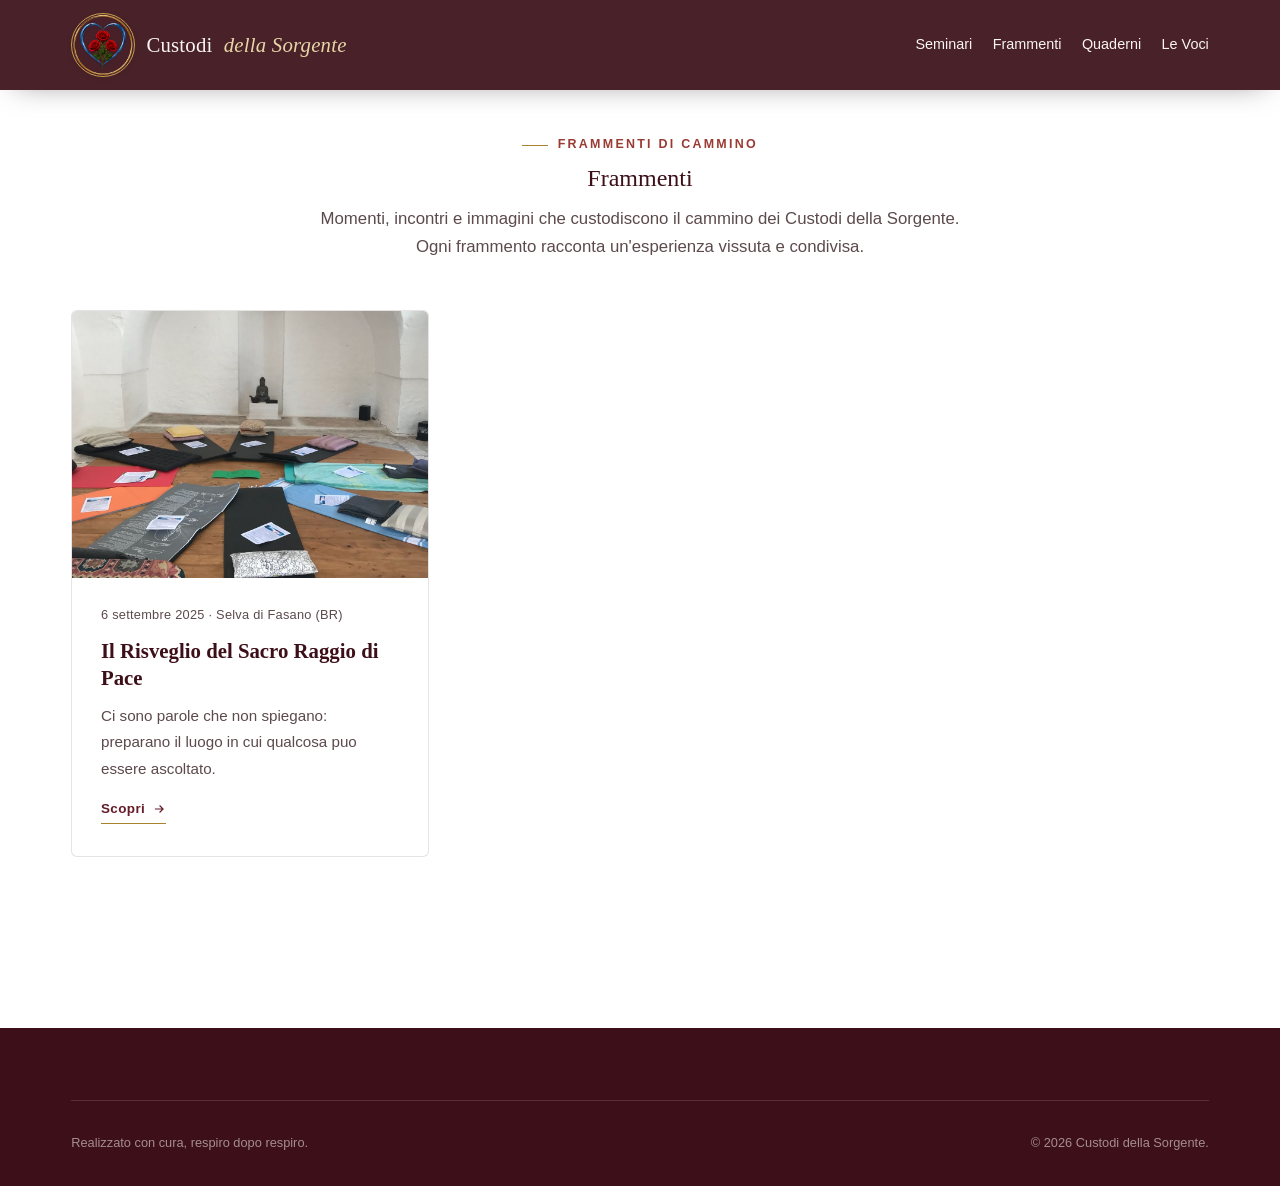
==== commit 39dc4d78: "Add files via upload" ====
--- a/frammenti.html
+++ b/frammenti.html
@@ -22,19 +22,116 @@
     .frammenti-archivio-intro p {
       color: var(--ink-soft);
       font-size: 1.05rem;
-    }
-    .frammenti-archivio .frammenti-grid {
-      grid-auto-rows: 220px;
-    }
-    .frammenti-archivio a.frammenti-item {
-      display: block;
+      line-height: 1.7;
+    }
+    .frammenti-empty {
+      text-align: center;
+      color: var(--ink-soft);
+      padding: 3rem 0;
+    }
+
+    /* --- card, stesso linguaggio grafico gia' usato per i Quaderni --- */
+    .frammenti-archivio-grid {
+      display: grid;
+      grid-template-columns: repeat(3, 1fr);
+      gap: clamp(1.4rem, 2.5vw, 2.2rem);
+      margin-bottom: clamp(2.5rem, 5vw, 3.5rem);
+    }
+    .frammento-card {
+      background: var(--white);
+      border: 1px solid var(--line);
+      border-radius: 6px;
+      overflow: hidden;
+      display: flex;
+      flex-direction: column;
       color: inherit;
       text-decoration: none;
-    }
-    .frammenti-empty {
-      text-align: center;
-      color: var(--ink-soft);
-      padding: 3rem 0;
+      transition: transform .45s ease, box-shadow .45s ease, border-color .45s ease;
+    }
+    .frammento-card:hover {
+      transform: translateY(-7px);
+      box-shadow: 0 22px 48px -20px rgba(61, 15, 24, .26);
+      border-color: rgba(201, 162, 75, .45);
+    }
+    .frammento-cover {
+      aspect-ratio: 4 / 3;
+      background: linear-gradient(135deg, rgba(100, 28, 41, .08), rgba(201, 162, 75, .10));
+      overflow: hidden;
+      flex-shrink: 0;
+    }
+    .frammento-cover img {
+      width: 100%;
+      height: 100%;
+      object-fit: cover;
+      display: block;
+      transition: transform .55s ease;
+    }
+    .frammento-card:hover .frammento-cover img { transform: scale(1.04); }
+    .frammento-cover-placeholder {
+      width: 100%;
+      height: 100%;
+      display: flex;
+      align-items: center;
+      justify-content: center;
+    }
+    .frammento-cover-placeholder svg {
+      width: 40px;
+      height: 40px;
+      stroke: var(--gold-deep);
+      opacity: .45;
+    }
+    .frammento-card-body {
+      padding: 1.7rem 1.8rem 2rem;
+      display: flex;
+      flex-direction: column;
+      flex-grow: 1;
+      gap: .75rem;
+    }
+    .frammento-card-meta {
+      font-family: var(--ff-body);
+      font-size: .8rem;
+      color: var(--ink-soft);
+      letter-spacing: .02em;
+    }
+    .frammento-card-titolo {
+      font-family: 'Playfair Display', Georgia, serif;
+      font-weight: 700;
+      font-size: clamp(1.1rem, 1.8vw, 1.3rem);
+      color: var(--bordeaux-900);
+      line-height: 1.3;
+    }
+    .frammento-card-estratto {
+      font-family: 'Inter', sans-serif;
+      font-size: .95rem;
+      line-height: 1.72;
+      color: var(--ink-soft);
+      flex-grow: 1;
+    }
+    .frammento-card-link {
+      display: inline-flex;
+      align-items: center;
+      gap: .45rem;
+      font-family: var(--ff-body);
+      font-weight: 600;
+      font-size: .84rem;
+      letter-spacing: .03em;
+      color: var(--bordeaux-700);
+      border-bottom: 1.5px solid var(--gold-deep);
+      padding-bottom: .2rem;
+      width: fit-content;
+      margin-top: .3rem;
+      transition: color .3s ease, gap .3s ease, border-color .3s ease;
+    }
+    .frammento-card-link svg { width: 14px; height: 14px; stroke: currentColor; transition: transform .3s ease; flex-shrink: 0; }
+    .frammento-card:hover .frammento-card-link { color: var(--brick); border-color: var(--brick); gap: .75rem; }
+    .frammento-card:hover .frammento-card-link svg { transform: translateX(4px); }
+
+    @media (max-width: 900px) {
+      .frammenti-archivio-grid { grid-template-columns: repeat(2, 1fr); }
+    }
+    @media (max-width: 560px) {
+      .frammenti-archivio-grid { grid-template-columns: 1fr; }
+      .frammento-card-body { padding: 1.4rem 1.5rem 1.7rem; }
     }
   </style>
 </head>
@@ -61,10 +158,10 @@
       <div class="container">
         <div class="frammenti-archivio-intro">
           <span class="eyebrow">Frammenti di Cammino</span>
-          <h1>Archivio completo</h1>
-          <p>Ogni istante custodito lungo il Cammino, raccolto qui nella sua interezza.</p>
+          <h1>Frammenti</h1>
+          <p>Momenti, incontri e immagini che custodiscono il cammino dei Custodi della Sorgente. Ogni frammento racconta un'esperienza vissuta e condivisa.</p>
         </div>
-        <div class="frammenti-grid" id="frammentiArchivioGrid" aria-live="polite">
+        <div class="frammenti-archivio-grid" id="frammentiArchivioGrid" aria-live="polite">
           <div class="frammenti-empty">Caricamento dei Frammenti...</div>
         </div>
       </div>
@@ -89,6 +186,7 @@
       if (yearEl) yearEl.textContent = new Date().getFullYear();
 
       var escapeHtml = ContentEngine.escapeHtml;
+      var formatDate = ContentEngine.formatDate;
       var resolveSlug = ContentEngine.resolveSlug;
 
       function renderArchivio(items) {
@@ -102,18 +200,29 @@
           return;
         }
 
-        root.innerHTML = visibili.map(function (item, index) {
+        root.innerHTML = visibili.map(function (item) {
           var galleria = Array.isArray(item.galleria) ? item.galleria.filter(Boolean) : [];
           var image = galleria[0] || "";
           var slug = resolveSlug(item, {});
           var href = "frammento.html?slug=" + encodeURIComponent(slug);
-          var content = image
-            ? '<img src="' + escapeHtml(image) + '" alt="' + escapeHtml(item.titolo || "Frammento di Cammino") + '">'
-            : '<div class="frammenti-placeholder">'
-              + '<svg viewBox="0 0 24 24" fill="none" stroke="currentColor" stroke-width="1.2"><rect x="3" y="3" width="18" height="18" rx="2"/><circle cx="8.5" cy="8.5" r="1.5"/><path d="M21 15l-5-5L5 21"/></svg>'
-              + '<span>' + escapeHtml(item.titolo || "Frammento") + '</span>'
-              + '</div>';
-          return '<a class="frammenti-item" href="' + escapeHtml(href) + '" data-index="' + index + '">' + content + '</a>';
+          var titolo = item.titolo || "Frammento di Cammino";
+
+          var cover = image
+            ? '<img src="' + escapeHtml(image) + '" alt="' + escapeHtml(titolo) + '">'
+            : '<div class="frammento-cover-placeholder"><svg viewBox="0 0 24 24" fill="none" stroke="currentColor" stroke-width="1.2"><rect x="3" y="3" width="18" height="18" rx="2"/><circle cx="8.5" cy="8.5" r="1.5"/><path d="M21 15l-5-5L5 21"/></svg></div>';
+
+          var metaParts = [formatDate(item.data, { day: "numeric", month: "long", year: "numeric" }), item.luogo].filter(Boolean);
+          var estratto = item.testo || "";
+
+          return '<a class="frammento-card" href="' + escapeHtml(href) + '">'
+            + '<div class="frammento-cover">' + cover + '</div>'
+            + '<div class="frammento-card-body">'
+            + (metaParts.length ? '<div class="frammento-card-meta">' + escapeHtml(metaParts.join(" · ")) + '</div>' : "")
+            + '<h2 class="frammento-card-titolo">' + escapeHtml(titolo) + '</h2>'
+            + (estratto ? '<p class="frammento-card-estratto">' + escapeHtml(estratto) + '</p>' : "")
+            + '<span class="frammento-card-link">Scopri <svg viewBox="0 0 24 24" fill="none" stroke="currentColor" stroke-width="2"><path d="M5 12h14M13 6l6 6-6 6"/></svg></span>'
+            + '</div>'
+            + '</a>';
         }).join("");
       }
 
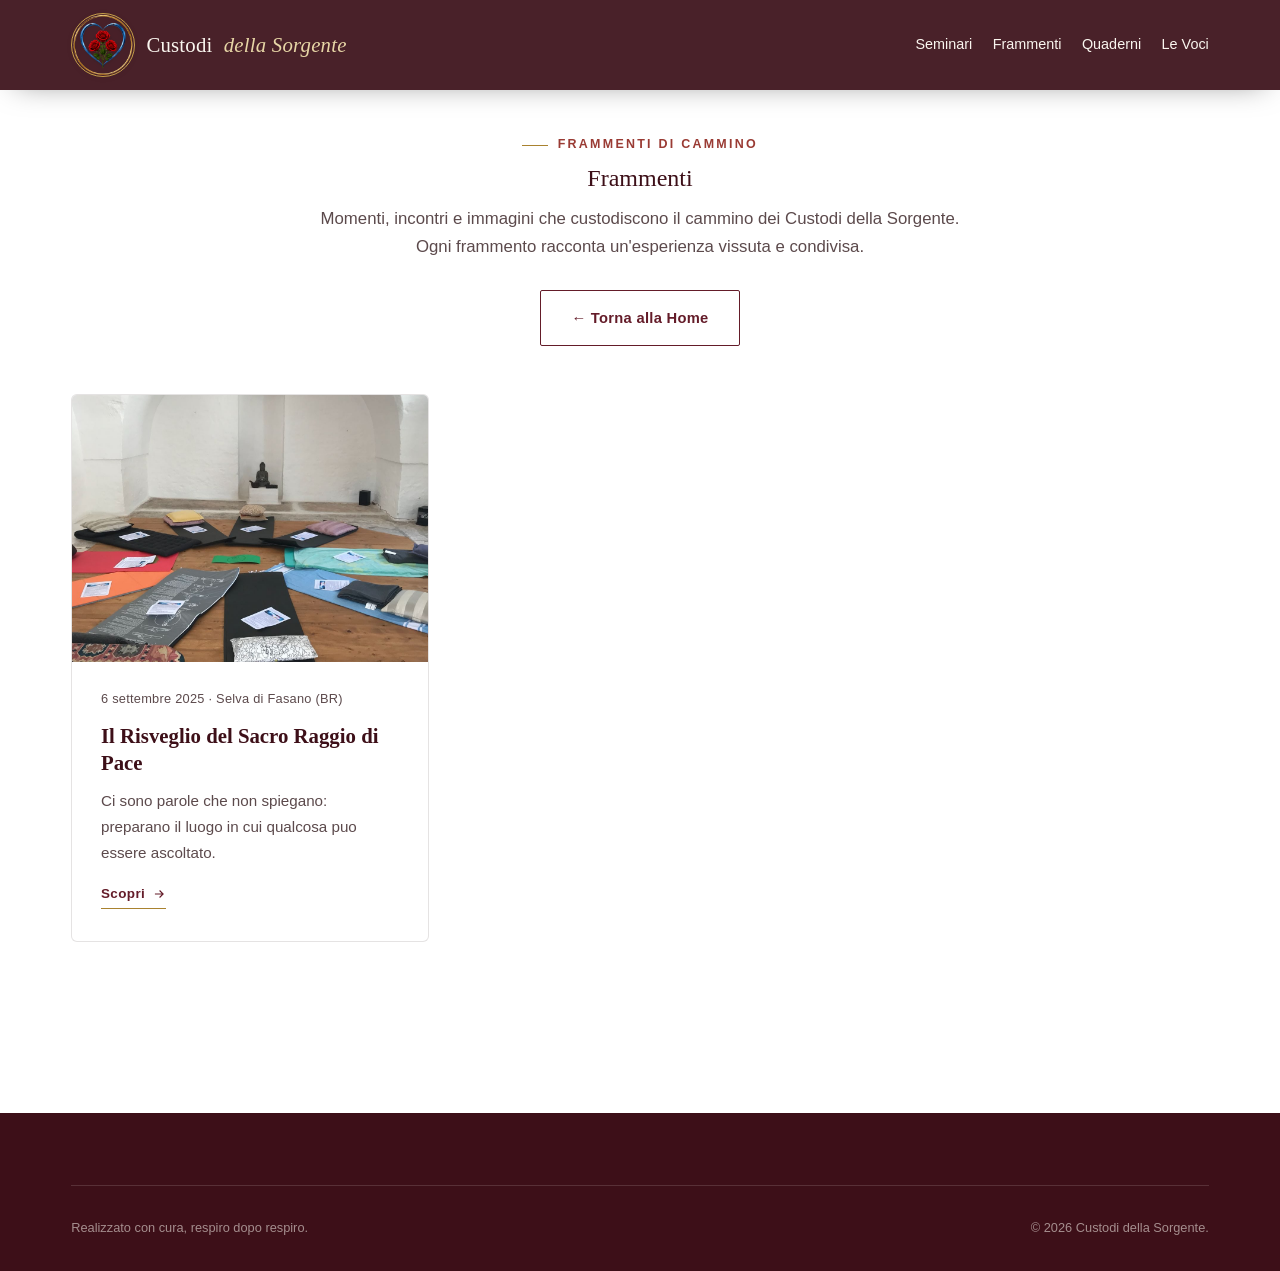
==== commit 75150074: "Add files via upload" ====
--- a/frammenti.html
+++ b/frammenti.html
@@ -23,6 +23,9 @@
       color: var(--ink-soft);
       font-size: 1.05rem;
       line-height: 1.7;
+    }
+    .frammenti-archivio-back {
+      margin-top: 1.8rem;
     }
     .frammenti-empty {
       text-align: center;
@@ -160,6 +163,9 @@
           <span class="eyebrow">Frammenti di Cammino</span>
           <h1>Frammenti</h1>
           <p>Momenti, incontri e immagini che custodiscono il cammino dei Custodi della Sorgente. Ogni frammento racconta un'esperienza vissuta e condivisa.</p>
+          <div class="frammenti-archivio-back">
+            <a class="btn btn-outline-dark" href="index.html#top">&larr; Torna alla Home</a>
+          </div>
         </div>
         <div class="frammenti-archivio-grid" id="frammentiArchivioGrid" aria-live="polite">
           <div class="frammenti-empty">Caricamento dei Frammenti...</div>
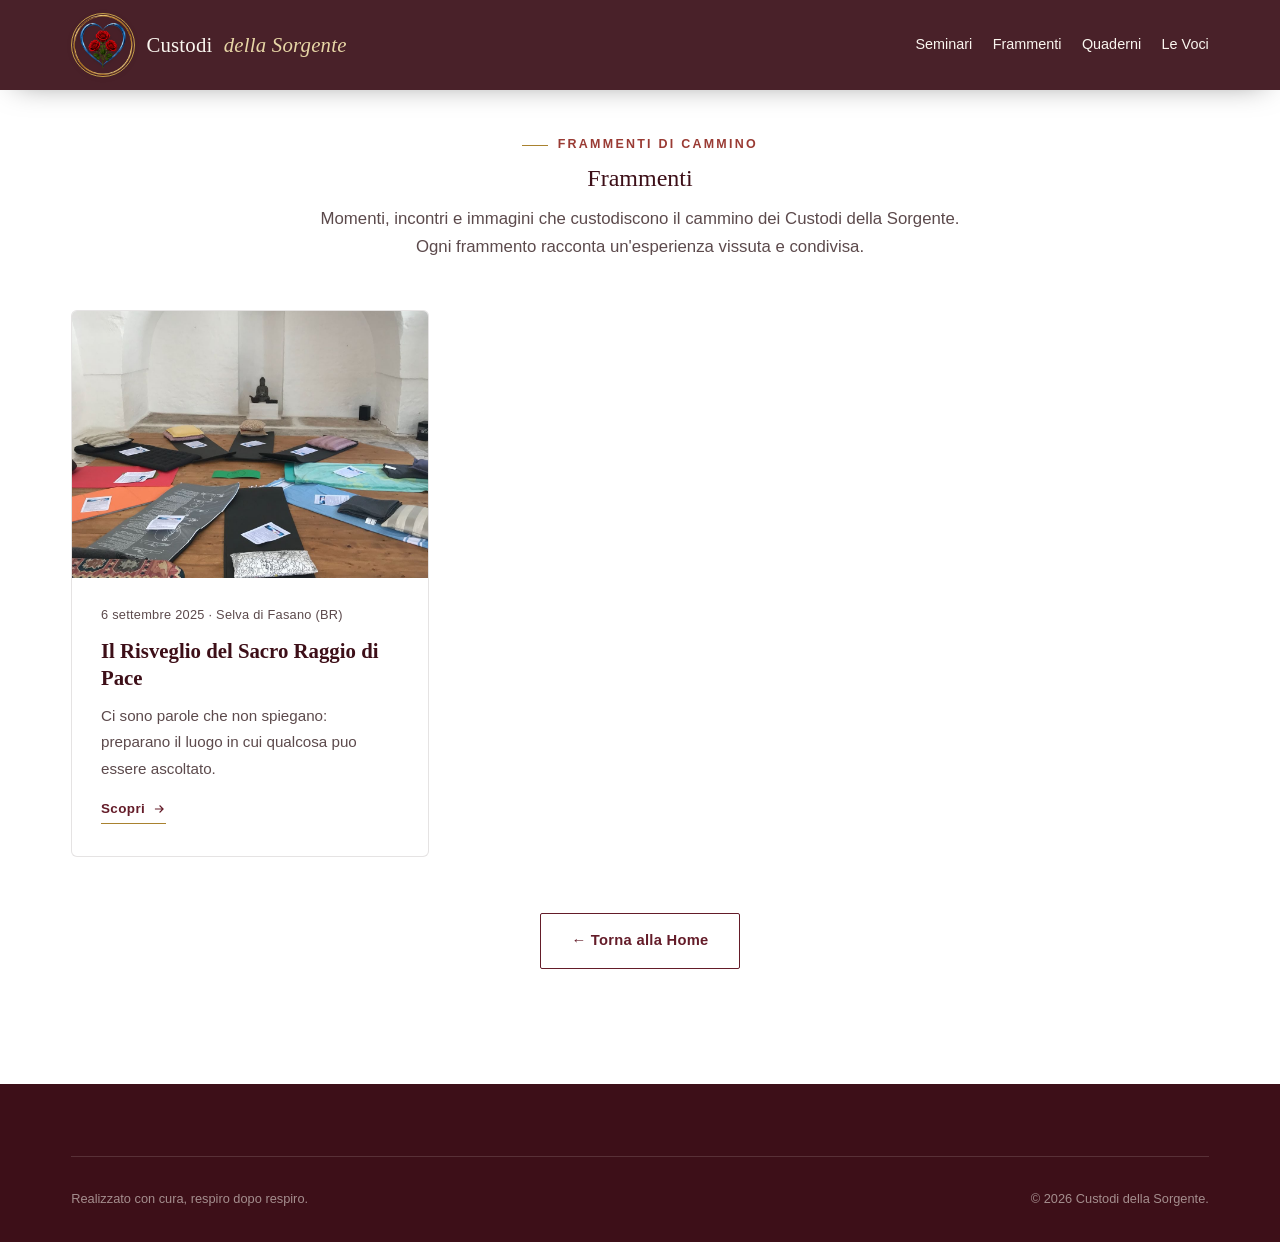
==== commit 5f333d9b: "Add files via upload" ====
--- a/frammenti.html
+++ b/frammenti.html
@@ -3,8 +3,14 @@
 <head>
   <meta charset="UTF-8">
   <meta name="viewport" content="width=device-width, initial-scale=1.0">
-  <title>Frammenti di Cammino - Custodi della Sorgente</title>
-  <meta name="description" content="L'archivio completo dei Frammenti di Cammino di Custodi della Sorgente.">
+  <title>Frammenti di Cammino | Custodi della Sorgente</title>
+  <meta name="description" content="Frammenti di Cammino di Custodi della Sorgente: momenti, incontri e immagini che custodiscono il cammino condiviso.">
+
+  <meta property="og:title" content="Frammenti di Cammino | Custodi della Sorgente">
+  <meta property="og:description" content="Frammenti di Cammino di Custodi della Sorgente: momenti, incontri e immagini che custodiscono il cammino condiviso.">
+
+  <meta name="twitter:title" content="Frammenti di Cammino | Custodi della Sorgente">
+  <meta name="twitter:description" content="Frammenti di Cammino di Custodi della Sorgente: momenti, incontri e immagini che custodiscono il cammino condiviso.">
   <link rel="stylesheet" href="style.css">
   <style>
     .frammenti-archivio {
@@ -25,7 +31,8 @@
       line-height: 1.7;
     }
     .frammenti-archivio-back {
-      margin-top: 1.8rem;
+      text-align: center;
+      margin-top: clamp(2.5rem, 5vw, 3.5rem);
     }
     .frammenti-empty {
       text-align: center;
@@ -163,12 +170,12 @@
           <span class="eyebrow">Frammenti di Cammino</span>
           <h1>Frammenti</h1>
           <p>Momenti, incontri e immagini che custodiscono il cammino dei Custodi della Sorgente. Ogni frammento racconta un'esperienza vissuta e condivisa.</p>
-          <div class="frammenti-archivio-back">
-            <a class="btn btn-outline-dark" href="index.html#top">&larr; Torna alla Home</a>
-          </div>
         </div>
         <div class="frammenti-archivio-grid" id="frammentiArchivioGrid" aria-live="polite">
           <div class="frammenti-empty">Caricamento dei Frammenti...</div>
+        </div>
+        <div class="frammenti-archivio-back">
+          <a class="btn btn-outline-dark" href="index.html#top">&larr; Torna alla Home</a>
         </div>
       </div>
     </section>
--- a/style.css
+++ b/style.css
@@ -1749,6 +1749,92 @@
   margin-top: clamp(2rem, 4vw, 3rem);
 }
 
+/* ============================================================
+   QUADERNI — slider orizzontale di copertine (Home)
+   Identita' grafica propria: copertine verticali "a libro",
+   scorrimento orizzontale, distinta dalla griglia dell'archivio.
+   ============================================================ */
+.quaderni-slider {
+  display: flex;
+  gap: 1.4rem;
+  overflow-x: auto;
+  scroll-snap-type: x proximity;
+  padding: .5rem .25rem 1.5rem;
+  margin-bottom: 1rem;
+  scrollbar-width: thin;
+  scrollbar-color: var(--gold) transparent;
+}
+.quaderni-slider::-webkit-scrollbar { height: 6px; }
+.quaderni-slider::-webkit-scrollbar-thumb { background: var(--gold); border-radius: 999px; }
+.quaderni-slider::-webkit-scrollbar-track { background: transparent; }
+
+.quaderni-slider-empty {
+  color: var(--ink-soft);
+  padding: 2rem 1rem;
+}
+
+.quaderno-slide {
+  scroll-snap-align: start;
+  flex: 0 0 auto;
+  width: clamp(160px, 22vw, 210px);
+  display: flex;
+  flex-direction: column;
+  color: inherit;
+  text-decoration: none;
+}
+.quaderno-slide-cover {
+  aspect-ratio: 3 / 4;
+  border-radius: 6px;
+  overflow: hidden;
+  background: linear-gradient(160deg, var(--bordeaux-700), var(--bordeaux-900));
+  box-shadow: 0 14px 30px -14px rgba(61, 15, 24, .35);
+  transition: transform .4s ease, box-shadow .4s ease;
+  position: relative;
+}
+.quaderno-slide:hover .quaderno-slide-cover {
+  transform: translateY(-6px);
+  box-shadow: 0 22px 42px -16px rgba(61, 15, 24, .45);
+}
+.quaderno-slide-cover img {
+  width: 100%;
+  height: 100%;
+  object-fit: cover;
+  display: block;
+  transition: transform .5s ease;
+}
+.quaderno-slide:hover .quaderno-slide-cover img { transform: scale(1.05); }
+.quaderno-slide-cover-placeholder {
+  width: 100%;
+  height: 100%;
+  display: flex;
+  align-items: center;
+  justify-content: center;
+}
+.quaderno-slide-cover-placeholder svg {
+  width: 34px;
+  height: 34px;
+  stroke: var(--gold-soft);
+  opacity: .7;
+}
+.quaderno-slide-titolo {
+  font-family: var(--ff-display);
+  font-size: .95rem;
+  line-height: 1.35;
+  color: var(--ink);
+  margin-top: .75rem;
+}
+.quaderno-slide-meta {
+  font-family: var(--ff-body);
+  font-size: .74rem;
+  letter-spacing: .04em;
+  text-transform: uppercase;
+  color: var(--gold-deep);
+  margin-top: .3rem;
+}
+@media (max-width: 560px) {
+  .quaderno-slide { width: clamp(130px, 40vw, 170px); }
+}
+
 /* --- responsive --- */
 @media (max-width: 900px) {
   .quaderni-grid { grid-template-columns: repeat(2, 1fr); }
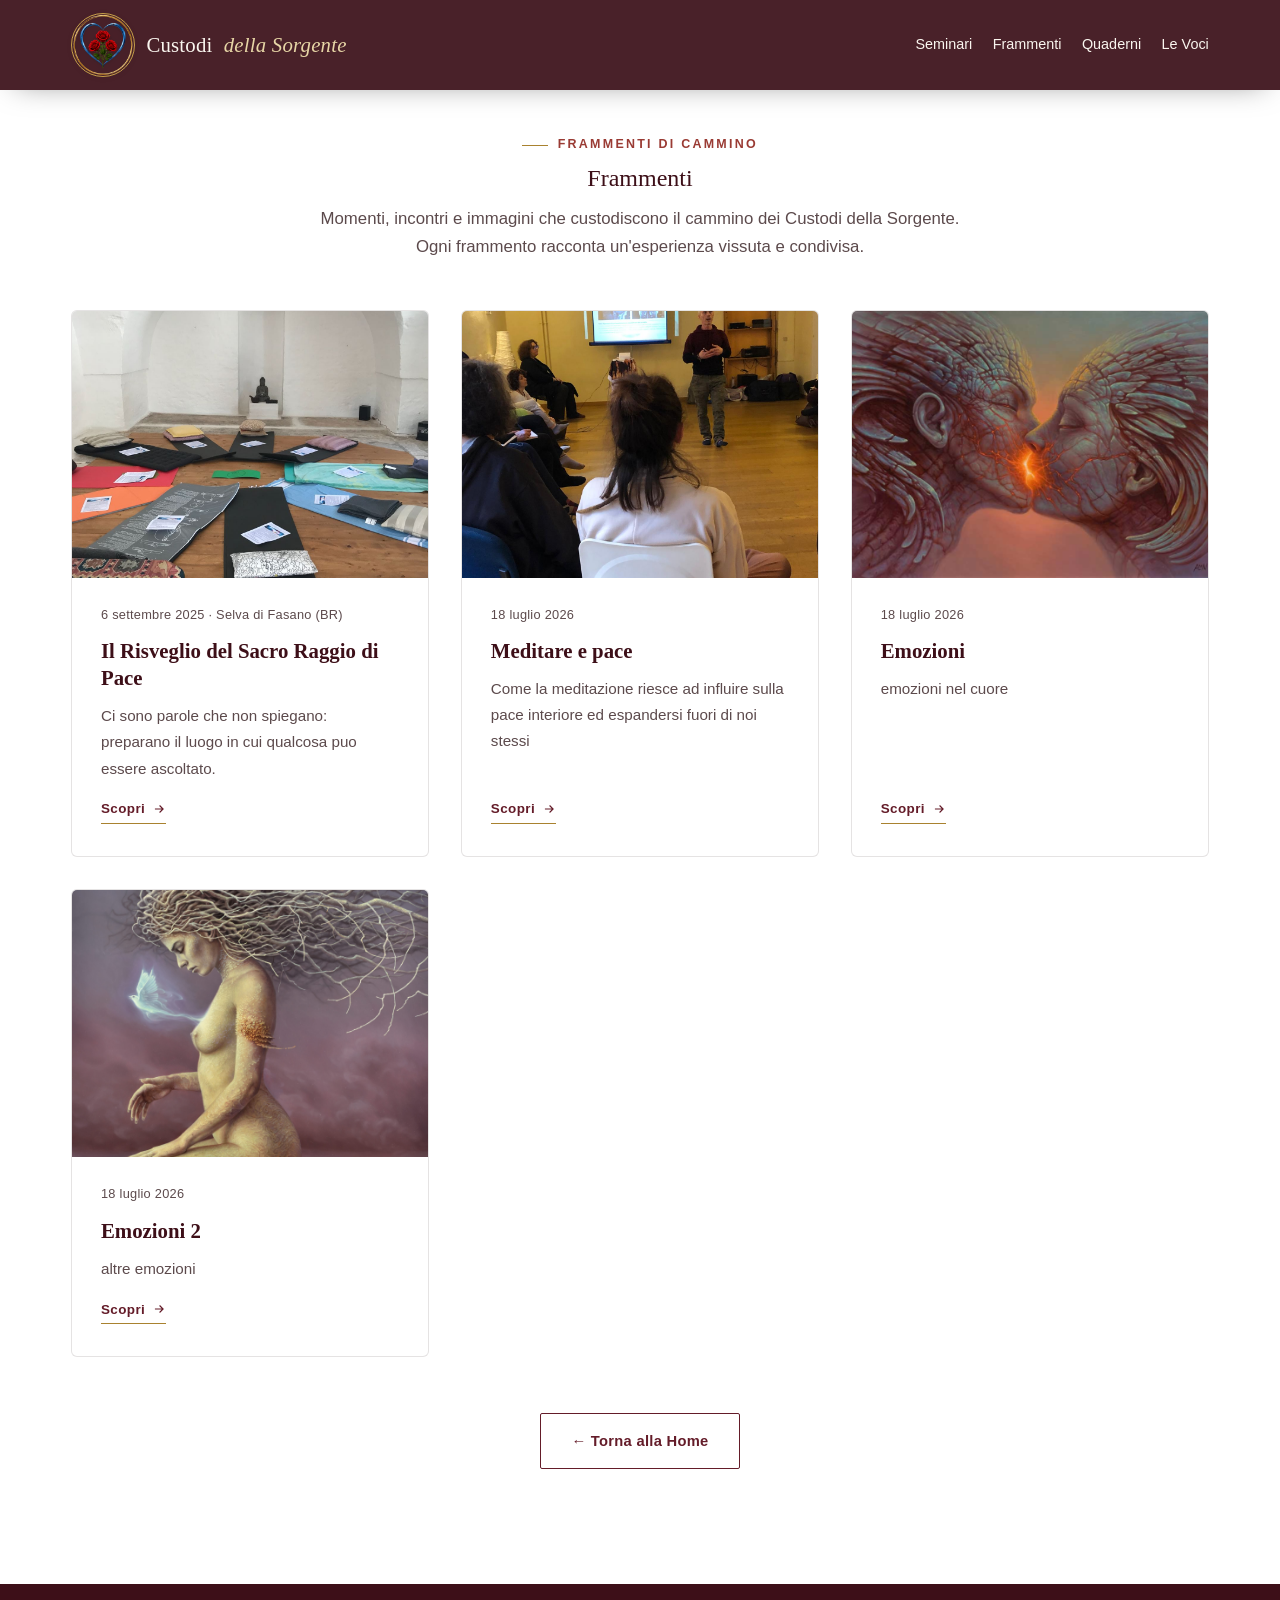
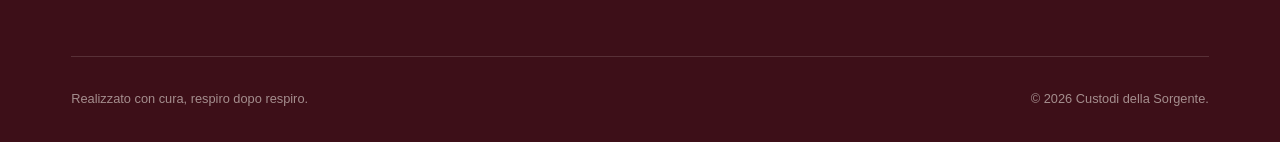
==== commit d4891d14: "Add files via upload" ====
--- a/frammenti.html
+++ b/frammenti.html
@@ -11,6 +11,7 @@
 
   <meta name="twitter:title" content="Frammenti di Cammino | Custodi della Sorgente">
   <meta name="twitter:description" content="Frammenti di Cammino di Custodi della Sorgente: momenti, incontri e immagini che custodiscono il cammino condiviso.">
+  <link rel="icon" href="data:image/svg+xml,%3Csvg xmlns='http://www.w3.org/2000/svg' viewBox='0 0 100 100'%3E%3Crect width='100' height='100' rx='20' fill='%236B1626'/%3E%3Ccircle cx='50' cy='50' r='10' fill='none' stroke='%23C9A24B' stroke-width='3'/%3E%3Ccircle cx='50' cy='50' r='22' fill='none' stroke='%23C9A24B' stroke-width='2.4'/%3E%3Ccircle cx='50' cy='50' r='34' fill='none' stroke='%23C9A24B' stroke-width='1.8'/%3E%3C/svg%3E">
   <link rel="stylesheet" href="style.css">
   <style>
     .frammenti-archivio {
@@ -175,7 +176,7 @@
           <div class="frammenti-empty">Caricamento dei Frammenti...</div>
         </div>
         <div class="frammenti-archivio-back">
-          <a class="btn btn-outline-dark" href="index.html#top">&larr; Torna alla Home</a>
+          <a class="btn btn-outline-dark" href="index.html#frammenti">&larr; Torna alla Home</a>
         </div>
       </div>
     </section>
--- a/style.css
+++ b/style.css
@@ -281,6 +281,7 @@
 .nav-mobile.open { transform: translateY(0); }
 .nav-mobile a { font-family: var(--ff-display); font-size: 1.7rem; color: var(--cream); }
 .nav-mobile a:hover { color: var(--gold-soft); }
+.nav-mobile a:first-child { margin-top: 3rem; }
 
 /* ---------- HERO ---------- */
 .hero {
@@ -784,6 +785,8 @@
   box-shadow: inset 0 0 0 1px rgba(201, 162, 75, .6);
 }
 .seal svg { width: 26px; height: 26px; stroke: var(--gold-soft); fill: none; stroke-width: 1.5; }
+.service-card .seal svg { stroke: #FFFFFF; }
+.seal img { display: block; width: 36px; height: 36px; }
 .service-card h3 { font-size: 1.25rem; }
 .service-card p  { color: var(--ink-soft); margin-top: .7rem; font-size: .95rem; }
 
@@ -834,6 +837,12 @@
   box-shadow: 0 1px 3px rgba(42, 26, 28, .08);
   margin-bottom: .85rem;
 }
+.status-badge.is-aperto {
+  border-color: var(--gold);
+  color: var(--bordeaux-900);
+  background: var(--gold-soft);
+  box-shadow: 0 1px 3px rgba(42, 26, 28, .08), 0 0 8px rgba(201, 162, 75, .35);
+}
 .status-badge.is-prossimamente {
   border-color: rgba(110, 134, 163, .55);
   color: #3E5266;
@@ -1187,7 +1196,7 @@
   font-weight: 400;
   font-size: clamp(1.2rem, 2.4vw, 1.7rem);
   line-height: 1.7;
-  color: var(--bordeaux-700);
+  color: var(--gold-deep);
   letter-spacing: .01em;
 }
 
@@ -1433,6 +1442,35 @@
   border: 1px solid var(--line);
   background: var(--cream);
   transition: transform .45s ease, box-shadow .45s ease;
+  display: flex;
+  flex-direction: column;
+}
+.frammenti-item-cover {
+  flex: 1 1 auto;
+  min-height: 0;
+  overflow: hidden;
+  position: relative;
+}
+.frammenti-item-caption {
+  flex-shrink: 0;
+  min-height: 3.9rem;
+  display: flex;
+  align-items: center;
+  padding: .75rem 1rem;
+  background: var(--cream);
+  border-top: 1px solid var(--line);
+}
+.frammenti-item-caption span {
+  display: -webkit-box;
+  -webkit-line-clamp: 2;
+  -webkit-box-orient: vertical;
+  overflow: hidden;
+  font-family: var(--ff-display);
+  font-weight: 400;
+  font-size: .9rem;
+  line-height: 1.45;
+  letter-spacing: .01em;
+  color: var(--ink);
 }
 .frammenti-item:hover {
   transform: translateY(-6px) scale(1.01);
